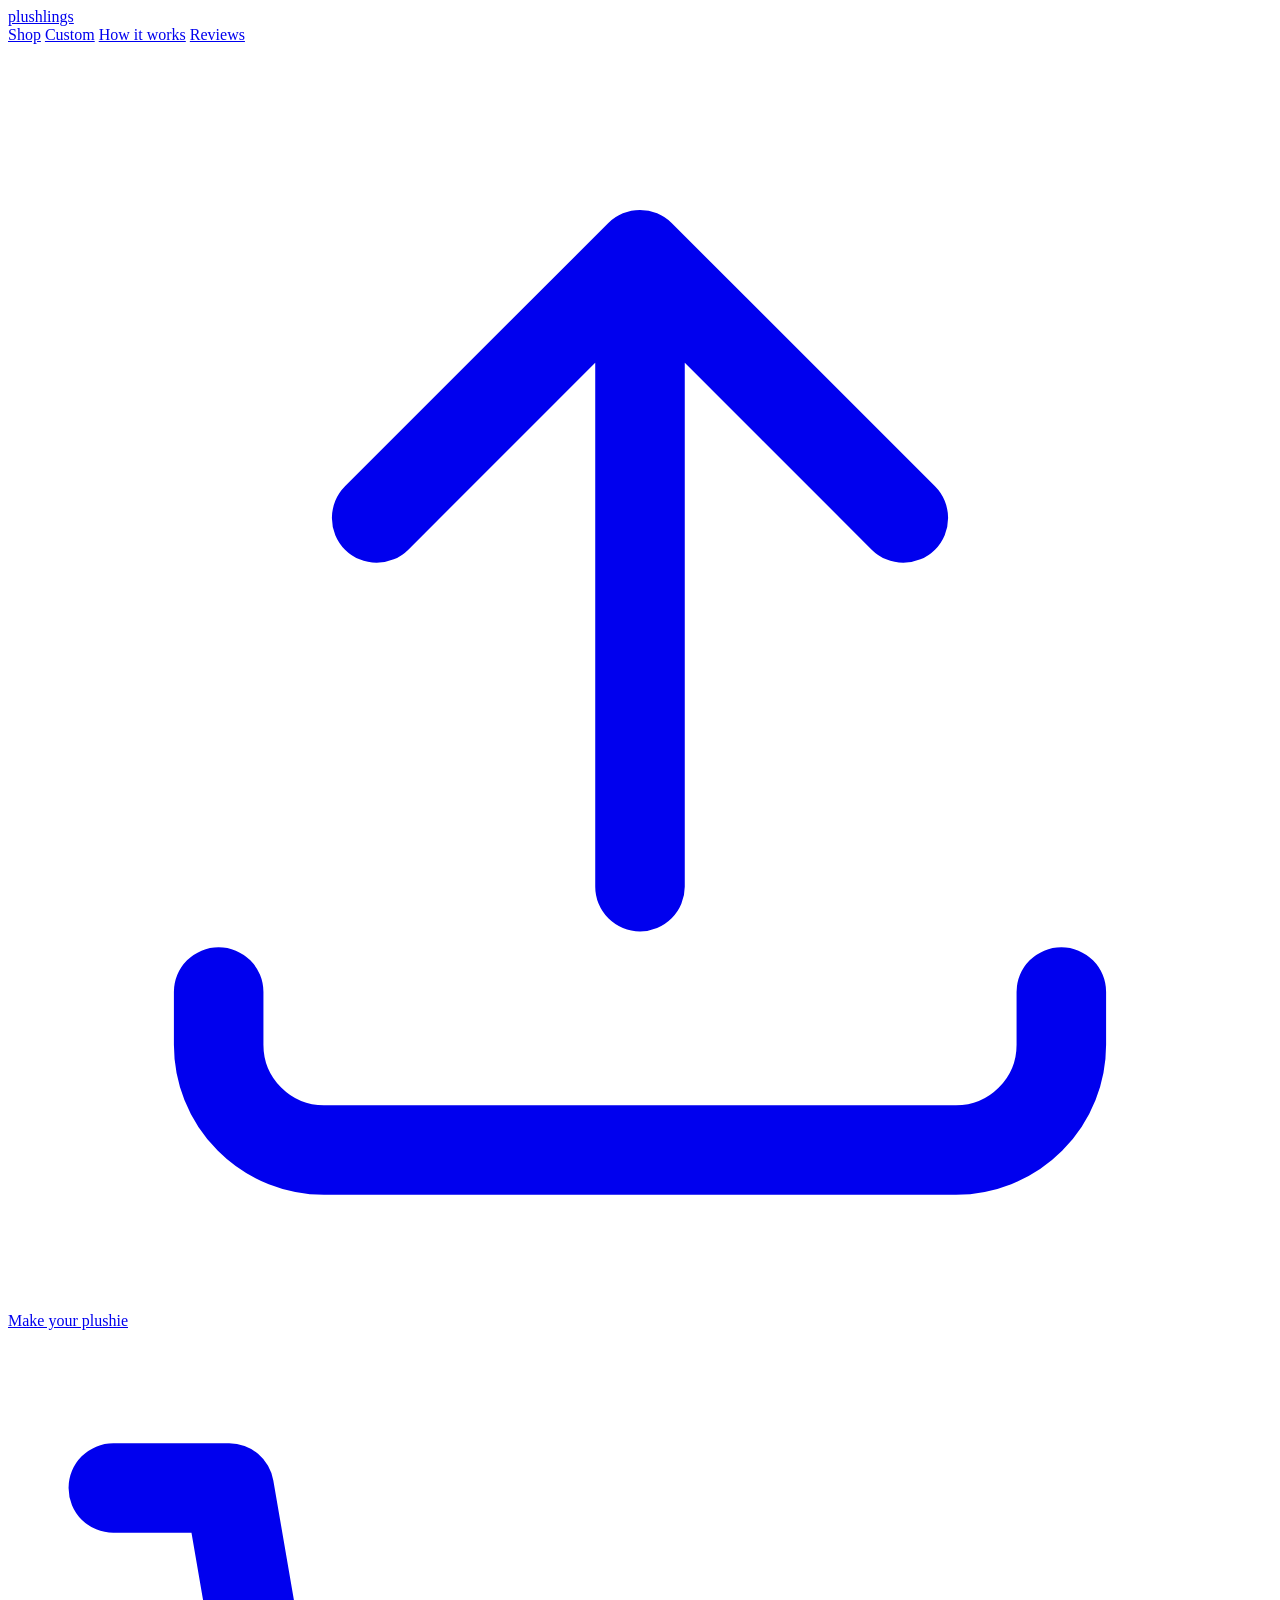
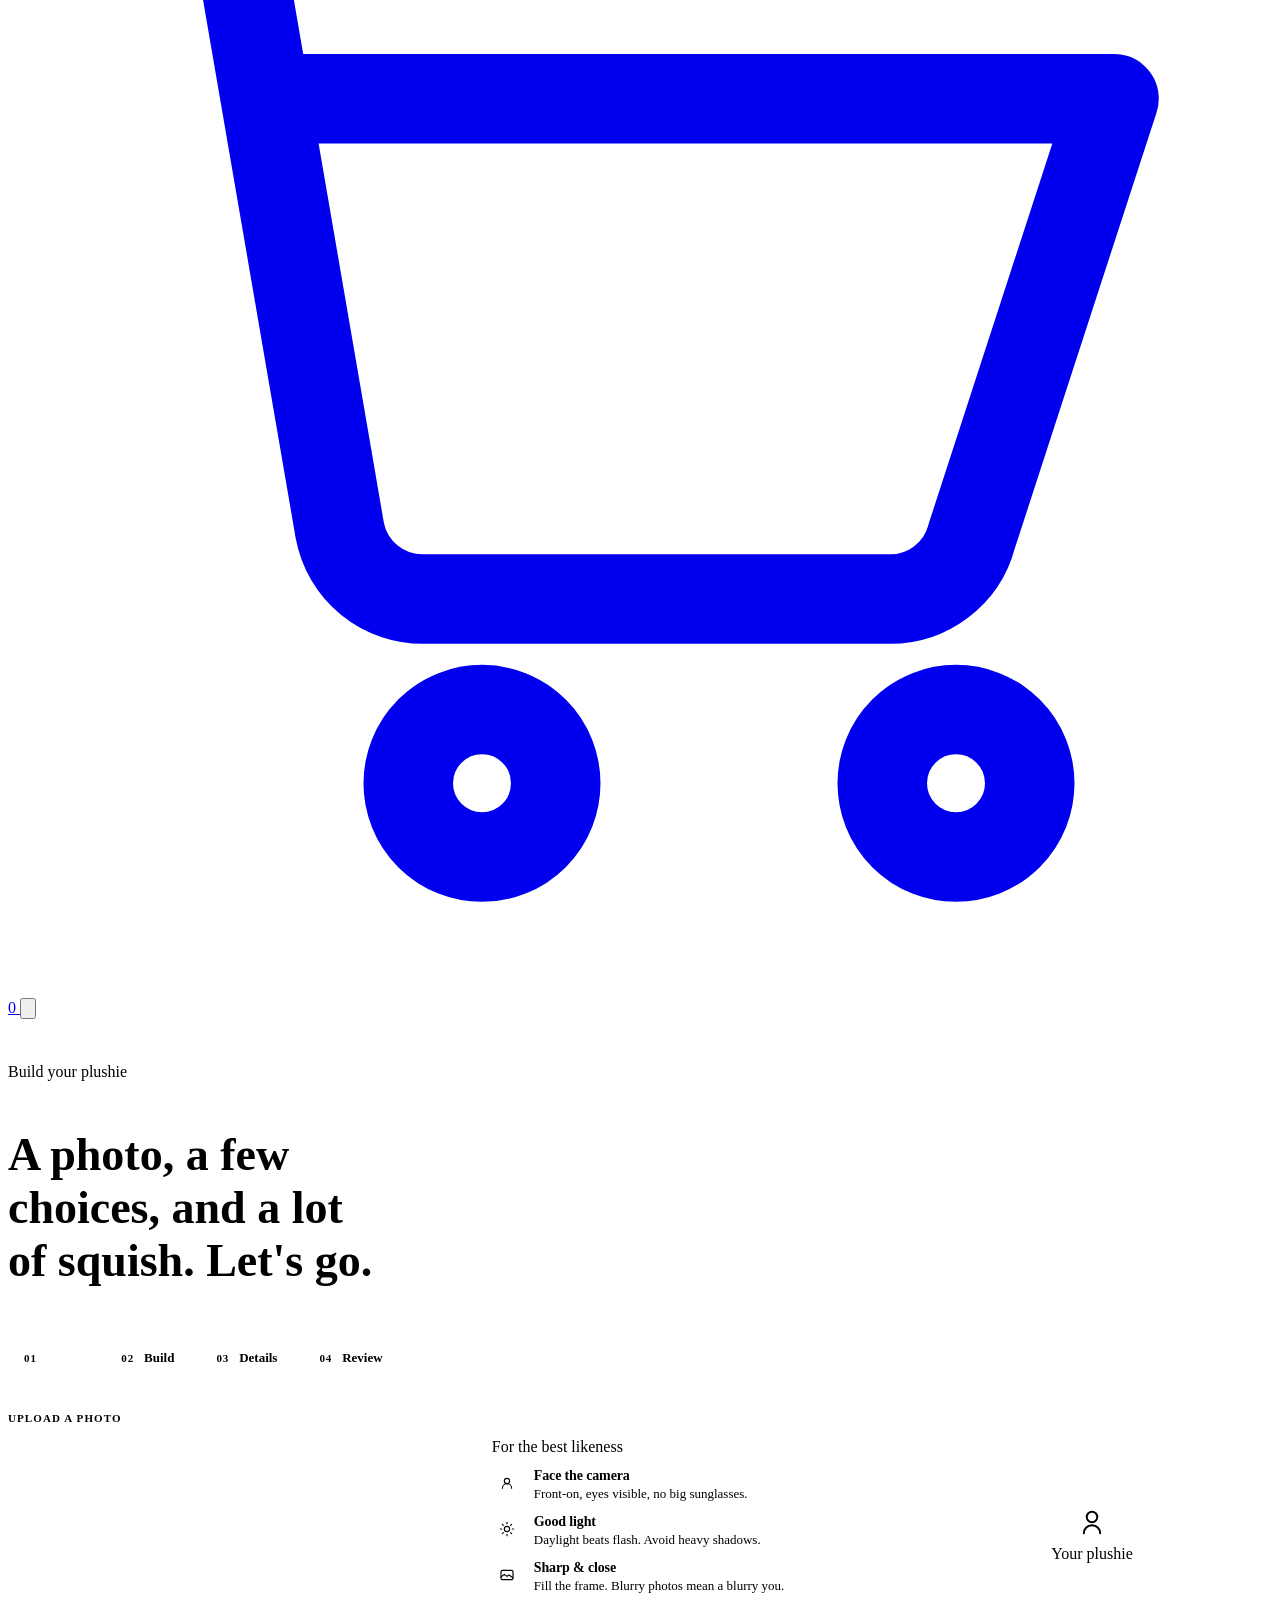
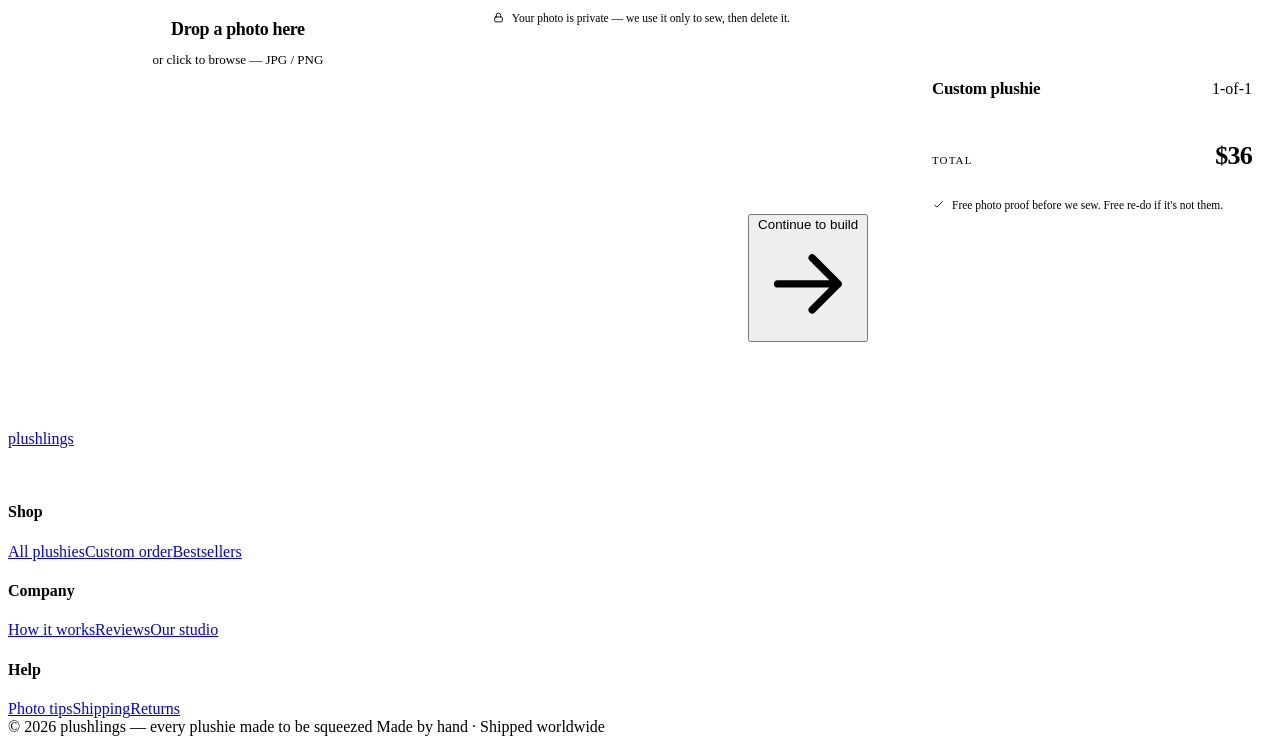
==== custom.html @ ae82b4a4 "Add custom.html via Cowork" ====
<!DOCTYPE html>
<html lang="en">
<head>
<meta charset="UTF-8">
<meta name="viewport" content="width=device-width, initial-scale=1.0">
<title>Make your plushie — plushlings</title>
<link rel="preconnect" href="https://fonts.googleapis.com">
<link rel="preconnect" href="https://fonts.gstatic.com" crossorigin>
<link href="https://fonts.googleapis.com/css2?family=Sora:wght@600;700;800&family=Manrope:wght@400;500;600;700;800&family=JetBrains+Mono:wght@500;600;700&display=swap" rel="stylesheet">
<link rel="stylesheet" href="styles.css">
<style>
.custom{padding-top:clamp(28px,4vw,44px);padding-bottom:clamp(48px,7vw,88px)}
.custom-head{display:flex;flex-direction:column;gap:16px;margin-bottom:clamp(24px,3vw,36px)}
.custom-head .h1{font-size:clamp(30px,4.4vw,46px);max-width:16ch}

/* progress */
.progress{display:flex;gap:10px;flex-wrap:wrap;margin-top:6px}
.pstep{display:flex;align-items:center;gap:10px;padding:10px 16px;border-radius:999px;background:var(--surface);box-shadow:inset 0 0 0 1px var(--line);cursor:pointer;transition:box-shadow .2s var(--ease),transform .2s var(--ease)}
.pstep .pn{font-family:var(--mono);font-size:11px;font-weight:600;letter-spacing:.08em;color:var(--ink-faint)}
.pstep .pl{font-size:13px;font-weight:600;color:var(--ink-soft)}
.pstep.is-active{background:var(--ink)}
.pstep.is-active .pn{color:var(--accent)}
.pstep.is-active .pl{color:#fff}
.pstep.is-done{background:#fff}
.pstep.is-done .pn{color:var(--accent)}
.pstep.is-done .pl{color:var(--ink)}
.pstep .pdot{display:none;width:16px;height:16px;border-radius:999px;background:var(--accent);color:#fff;align-items:center;justify-content:center}
.pstep.is-done .pdot{display:flex}
.pstep .pdot svg{width:10px;height:10px}

/* layout */
.custom-grid{display:grid;grid-template-columns:1fr 360px;gap:clamp(24px,3.5vw,44px);align-items:start}
.custom-main{min-width:0}
.panel{display:none;flex-direction:column;gap:26px;animation:panelIn .4s var(--ease)}
.panel.is-active{display:flex}
@keyframes panelIn{from{transform:translateY(10px)}to{transform:none}}
.fieldset{display:flex;flex-direction:column;gap:14px}
.fieldset > .label{font-family:var(--mono);font-size:11px;font-weight:600;letter-spacing:.1em;text-transform:uppercase;color:var(--ink-faint);display:flex;align-items:center;gap:8px}
.fieldset > .label .opt-delta{margin-left:auto;text-transform:none}

/* upload dropzone */
.up{display:grid;grid-template-columns:1.1fr .9fr;gap:24px;align-items:start}
.up-slot{position:relative;border-radius:18px;overflow:hidden;aspect-ratio:4/3;background:var(--surface);box-shadow:inset 0 0 0 1.5px var(--line)}
.up-slot image-slot{width:100%;height:100%;box-shadow:none;background:transparent}
.up-slot image-slot::part(empty){opacity:0}
.up-hint{pointer-events:none;position:absolute;inset:0;display:flex;flex-direction:column;align-items:center;justify-content:center;gap:12px;text-align:center;padding:24px;z-index:2}
.up-hint .dzic{width:54px;height:54px;border-radius:16px;background:var(--accent);color:#fff;display:flex;align-items:center;justify-content:center;box-shadow:0 8px 24px var(--accent-glow)}
.up-hint .dzic svg{width:26px;height:26px}
.up-hint b{font-family:var(--display);font-weight:700;font-size:18px;letter-spacing:-.02em}
.up-hint span{font-size:13px;color:var(--ink-soft)}
.up-slot.filled .up-hint{display:none}
.tips{display:flex;flex-direction:column;gap:12px}
.tip{display:flex;gap:12px;align-items:flex-start}
.tip .ti{width:30px;height:30px;border-radius:9px;flex:none;display:flex;align-items:center;justify-content:center;background:var(--surface);box-shadow:inset 0 0 0 1px var(--line);color:var(--accent)}
.tip .ti svg{width:16px;height:16px}
.tip b{font-size:14px;font-weight:700;display:block;letter-spacing:-.01em}
.tip span{font-size:13px;color:var(--ink-soft)}

/* nav buttons */
.panel-nav{display:flex;align-items:center;gap:12px;margin-top:6px}
.panel-nav .spacer{flex:1}

/* summary side */
.summary{position:sticky;top:90px;border-radius:22px;background:#fff;box-shadow:inset 0 0 0 1px var(--line),var(--shadow-sm);overflow:hidden}
.sum-prev{aspect-ratio:16/11;background:var(--surface);position:relative;display:flex;align-items:center;justify-content:center;border-bottom:1px solid var(--line)}
.sum-prev image-slot{width:100%;height:100%;box-shadow:none;background:transparent}
.sum-prev .ph{display:flex;flex-direction:column;align-items:center;gap:8px;color:var(--ink-faint)}
.sum-prev .ph svg{width:30px;height:30px}
.sum-prev .ph .mono{color:var(--ink-faint)}
.sum-prev.filled .ph{display:none}
.sum-body{padding:20px;display:flex;flex-direction:column;gap:14px}
.sum-title{display:flex;align-items:baseline;justify-content:space-between;gap:10px}
.sum-title b{font-family:var(--display);font-weight:700;font-size:17px;letter-spacing:-.02em}
.sum-list{display:flex;flex-direction:column;gap:9px}
.sum-row{display:flex;justify-content:space-between;gap:16px;font-size:13px;align-items:baseline}
.sum-row .k{color:var(--ink-soft);font-family:var(--mono);font-size:10.5px;letter-spacing:.06em;text-transform:uppercase;padding-top:1px;flex:none;white-space:nowrap}
.sum-row .v{font-weight:600;text-align:right;flex:1;min-width:0}
.sum-total{display:flex;align-items:baseline;justify-content:space-between;padding-top:14px;border-top:1px solid var(--line)}
.sum-total .tl{font-family:var(--mono);font-size:11px;letter-spacing:.1em;text-transform:uppercase;color:var(--ink-faint)}
.sum-total .tv{font-family:var(--display);font-weight:700;font-size:26px;letter-spacing:-.03em}
.sum-note{font-size:11.5px;color:var(--ink-faint);display:flex;gap:7px;align-items:center;line-height:1.4}
.sum-note svg{width:13px;height:13px;flex:none;color:var(--accent)}

/* engraving input row */
.inline-2{display:grid;grid-template-columns:1fr 1fr;gap:14px}

/* success */
.success{display:none;flex-direction:column;align-items:center;text-align:center;gap:20px;padding:clamp(36px,6vw,64px) 24px;border-radius:24px;background:#fff;box-shadow:inset 0 0 0 1px var(--line)}
.success.is-active{display:flex}
.success .sic{width:72px;height:72px;border-radius:999px;background:var(--accent-tint);color:var(--accent);display:flex;align-items:center;justify-content:center}
.success .sic svg{width:34px;height:34px}
.success .h2{max-width:18ch}

@media (max-width:920px){
  .custom-grid{grid-template-columns:1fr}
  .summary{position:static}
  .up{grid-template-columns:1fr}
}
@media (max-width:520px){
  .inline-2,.optgrid--3{grid-template-columns:1fr}
}
</style>
</head>
<body>

<!-- ============ HEADER ============ -->
<header class="site-head">
  <div class="bar">
    <a class="brand" href="index.html">plushlings<span class="dot"></span></a>
    <nav class="nav">
      <a href="shop.html">Shop</a>
      <a href="custom.html">Custom</a>
      <a href="index.html#how">How it works</a>
      <a href="index.html#reviews">Reviews</a>
    </nav>
    <div class="head-actions">
      <a class="btn btn--primary btn--sm" href="custom.html">
        <svg viewBox="0 0 24 24" fill="none" stroke="currentColor" stroke-width="1.7" stroke-linecap="round" stroke-linejoin="round"><path d="M12 16V4m0 0L7 9m5-5 5 5"/><path d="M4 18v1a2 2 0 0 0 2 2h12a2 2 0 0 0 2-2v-1"/></svg>
        Make your plushie
      </a>
      <a class="icon-btn" href="cart.html" aria-label="Cart">
        <svg viewBox="0 0 24 24" fill="none" stroke="currentColor" stroke-width="1.7" stroke-linecap="round" stroke-linejoin="round"><circle cx="9" cy="20" r="1.4"/><circle cx="18" cy="20" r="1.4"/><path d="M2 3h2.2l2.1 12.2a1.6 1.6 0 0 0 1.6 1.3h8.8a1.6 1.6 0 0 0 1.6-1.2L21 7H5.5"/></svg>
        <span class="cart-count" data-empty="true">0</span>
      </a>
      <button class="icon-btn menu-btn" aria-label="Menu">
        <svg viewBox="0 0 24 24" fill="none" stroke="currentColor" stroke-width="1.7" stroke-linecap="round"><path d="M4 7h16M4 12h16M4 17h16"/></svg>
      </button>
    </div>
  </div>
</header>

<main class="custom">
  <div class="wrap">
    <div class="custom-head">
      <span class="kicker rise">Build your plushie</span>
      <h1 class="h1 rise">A photo, a few choices, and a lot of squish. Let's go.</h1>
      <div class="progress rise" id="progress">
        <div class="pstep is-active" data-step="0"><span class="pdot"><svg viewBox="0 0 24 24" fill="none" stroke="currentColor" stroke-width="2.4" stroke-linecap="round" stroke-linejoin="round"><path d="M5 12l4 4L19 6"/></svg></span><span class="pn">01</span><span class="pl">Photo</span></div>
        <div class="pstep" data-step="1"><span class="pdot"><svg viewBox="0 0 24 24" fill="none" stroke="currentColor" stroke-width="2.4" stroke-linecap="round" stroke-linejoin="round"><path d="M5 12l4 4L19 6"/></svg></span><span class="pn">02</span><span class="pl">Build</span></div>
        <div class="pstep" data-step="2"><span class="pdot"><svg viewBox="0 0 24 24" fill="none" stroke="currentColor" stroke-width="2.4" stroke-linecap="round" stroke-linejoin="round"><path d="M5 12l4 4L19 6"/></svg></span><span class="pn">03</span><span class="pl">Details</span></div>
        <div class="pstep" data-step="3"><span class="pdot"><svg viewBox="0 0 24 24" fill="none" stroke="currentColor" stroke-width="2.4" stroke-linecap="round" stroke-linejoin="round"><path d="M5 12l4 4L19 6"/></svg></span><span class="pn">04</span><span class="pl">Review</span></div>
      </div>
    </div>

    <div class="custom-grid">
      <div class="custom-main">

        <!-- STEP 1: PHOTO -->
        <div class="panel is-active" data-panel="0">
          <div class="fieldset">
            <div class="label">Upload a photo</div>
            <div class="up">
              <div class="up-slot" id="upSlot">
                <image-slot id="custom-photo" placeholder=" " fit="cover"></image-slot>
                <div class="up-hint">
                  <div class="dzic"><svg viewBox="0 0 24 24" fill="none" stroke="currentColor" stroke-width="1.7" stroke-linecap="round" stroke-linejoin="round"><path d="M12 16V4m0 0L7 9m5-5 5 5"/><path d="M4 18v1a2 2 0 0 0 2 2h12a2 2 0 0 0 2-2v-1"/></svg></div>
                  <b>Drop a photo here</b>
                  <span>or click to browse — JPG / PNG</span>
                </div>
              </div>
              <div class="tips">
                <span class="kicker">For the best likeness</span>
                <div class="tip"><span class="ti"><svg viewBox="0 0 24 24" fill="none" stroke="currentColor" stroke-width="1.7" stroke-linecap="round" stroke-linejoin="round"><circle cx="12" cy="9" r="4"/><path d="M5 20a7 7 0 0 1 14 0"/></svg></span><div><b>Face the camera</b><span>Front-on, eyes visible, no big sunglasses.</span></div></div>
                <div class="tip"><span class="ti"><svg viewBox="0 0 24 24" fill="none" stroke="currentColor" stroke-width="1.7" stroke-linecap="round" stroke-linejoin="round"><circle cx="12" cy="12" r="4"/><path d="M12 2v2M12 20v2M2 12h2M20 12h2M5 5l1.5 1.5M17.5 17.5L19 19M19 5l-1.5 1.5M6.5 17.5L5 19"/></svg></span><div><b>Good light</b><span>Daylight beats flash. Avoid heavy shadows.</span></div></div>
                <div class="tip"><span class="ti"><svg viewBox="0 0 24 24" fill="none" stroke="currentColor" stroke-width="1.7" stroke-linecap="round" stroke-linejoin="round"><rect x="3" y="5" width="18" height="14" rx="2"/><path d="M3 15l5-4 4 3 3-2 6 4"/></svg></span><div><b>Sharp &amp; close</b><span>Fill the frame. Blurry photos mean a blurry you.</span></div></div>
                <p class="sum-note" style="margin-top:4px"><svg viewBox="0 0 24 24" fill="none" stroke="currentColor" stroke-width="1.7" stroke-linecap="round" stroke-linejoin="round"><rect x="5" y="11" width="14" height="9" rx="2"/><path d="M8 11V8a4 4 0 0 1 8 0v3"/></svg>Your photo is private — we use it only to sew, then delete it.</p>
              </div>
            </div>
          </div>
          <div class="panel-nav">
            <span class="spacer"></span>
            <button class="btn btn--primary" data-next>Continue to build
              <svg viewBox="0 0 24 24" fill="none" stroke="currentColor" stroke-width="1.7" stroke-linecap="round" stroke-linejoin="round"><path d="M5 12h14M13 6l6 6-6 6"/></svg>
            </button>
          </div>
        </div>

        <!-- STEP 2: BUILD -->
        <div class="panel" data-panel="1">
          <div class="fieldset">
            <div class="label">How many?</div>
            <div class="optgrid optgrid--3" data-group="people"></div>
          </div>
          <div class="fieldset">
            <div class="label">Fabric <span class="opt-delta" style="font-family:var(--mono);color:var(--ink-faint)">All 6&quot; · pocket plush</span></div>
            <div class="optgrid optgrid--3" data-group="size"></div>
          </div>
          <div class="fieldset">
            <div class="label">Outfit &amp; style</div>
            <div class="optgrid optgrid--3" data-group="style"></div>
          </div>
          <div class="fieldset">
            <div class="label">Expression</div>
            <div class="optgrid optgrid--auto" data-group="pose"></div>
          </div>
          <div class="fieldset">
            <div class="label">Accessory</div>
            <div class="optgrid optgrid--auto" data-group="base"></div>
          </div>
          <div class="panel-nav">
            <button class="btn btn--ghost" data-back><svg viewBox="0 0 24 24" fill="none" stroke="currentColor" stroke-width="1.7" stroke-linecap="round" stroke-linejoin="round"><path d="M19 12H5M11 6l-6 6 6 6"/></svg>Back</button>
            <span class="spacer"></span>
            <button class="btn btn--primary" data-next>Add the details<svg viewBox="0 0 24 24" fill="none" stroke="currentColor" stroke-width="1.7" stroke-linecap="round" stroke-linejoin="round"><path d="M5 12h14M13 6l6 6-6 6"/></svg></button>
          </div>
        </div>

        <!-- STEP 3: DETAILS -->
        <div class="panel" data-panel="2">
          <div class="fieldset">
            <div class="label">Finishing touches</div>
            <div class="optgrid optgrid--3" data-group="addons" data-multi="1"></div>
          </div>
          <div class="inline-2">
            <div class="field">
              <label for="engraveText">Embroidery / name tag</label>
              <input class="input" id="engraveText" placeholder="e.g. World's Okayest Boss" maxlength="22">
            </div>
            <div class="field">
              <label for="occasion">Occasion</label>
              <select class="input select" id="occasion">
                <option value="">No occasion</option>
                <option>Birthday</option><option>Wedding / Anniversary</option><option>New baby</option>
                <option>Office gift</option><option>Pet portrait</option><option>Just because</option>
              </select>
            </div>
          </div>
          <div class="field">
            <label for="notes">Notes for the maker</label>
            <textarea class="input" id="notes" rows="3" placeholder="Tell us anything — favorite color, that one cowlick, the vibe."></textarea>
          </div>
          <div class="panel-nav">
            <button class="btn btn--ghost" data-back><svg viewBox="0 0 24 24" fill="none" stroke="currentColor" stroke-width="1.7" stroke-linecap="round" stroke-linejoin="round"><path d="M19 12H5M11 6l-6 6 6 6"/></svg>Back</button>
            <span class="spacer"></span>
            <button class="btn btn--primary" data-next>Review my plushie<svg viewBox="0 0 24 24" fill="none" stroke="currentColor" stroke-width="1.7" stroke-linecap="round" stroke-linejoin="round"><path d="M5 12h14M13 6l6 6-6 6"/></svg></button>
          </div>
        </div>

        <!-- STEP 4: REVIEW -->
        <div class="panel" data-panel="3">
          <div class="fieldset">
            <span class="kicker">Final look</span>
            <h2 class="h3">Here's your one-of-a-kind, before it's ever sewn.</h2>
            <p class="muted" style="font-size:14px">We'll email a photo proof within 48 hours. Nothing gets sewn until you say it's perfect.</p>
          </div>
          <div class="tile" style="padding:22px;border-radius:18px">
            <div class="sum-list" id="reviewList"></div>
          </div>
          <div class="panel-nav">
            <button class="btn btn--ghost" data-back><svg viewBox="0 0 24 24" fill="none" stroke="currentColor" stroke-width="1.7" stroke-linecap="round" stroke-linejoin="round"><path d="M19 12H5M11 6l-6 6 6 6"/></svg>Back</button>
            <span class="spacer"></span>
            <button class="btn btn--primary btn--lg" id="addCustom">
              <svg viewBox="0 0 24 24" fill="none" stroke="currentColor" stroke-width="1.7" stroke-linecap="round" stroke-linejoin="round"><circle cx="9" cy="20" r="1.4"/><circle cx="18" cy="20" r="1.4"/><path d="M2 3h2.2l2.1 12.2a1.6 1.6 0 0 0 1.6 1.3h8.8a1.6 1.6 0 0 0 1.6-1.2L21 7H5.5"/></svg>
              Add to cart · <span id="addPrice">$36</span>
            </button>
          </div>
        </div>

        <!-- SUCCESS -->
        <div class="success" id="success">
          <div class="sic"><svg viewBox="0 0 24 24" fill="none" stroke="currentColor" stroke-width="1.7" stroke-linecap="round" stroke-linejoin="round"><path d="M5 13l4 4L19 7"/></svg></div>
          <span class="kicker">In the cart</span>
          <h2 class="h2">Your plushie is queued for greatness.</h2>
          <p class="lede" style="text-align:center;margin-inline:auto">We'll start on a free photo proof. Check out when you're ready, or build one for someone else.</p>
          <div class="hero-cta" style="display:flex;gap:12px;flex-wrap:wrap;justify-content:center">
            <a class="btn btn--primary btn--lg" href="cart.html">Go to cart<svg viewBox="0 0 24 24" fill="none" stroke="currentColor" stroke-width="1.7" stroke-linecap="round" stroke-linejoin="round"><path d="M5 12h14M13 6l6 6-6 6"/></svg></a>
            <button class="btn btn--ghost btn--lg" id="makeAnother">Build another</button>
          </div>
        </div>

      </div>

      <!-- SUMMARY SIDE -->
      <aside class="summary rise" id="summaryCard">
        <div class="sum-prev" id="sumPrev">
          <div class="ph">
            <svg viewBox="0 0 24 24" fill="none" stroke="currentColor" stroke-width="1.6" stroke-linecap="round" stroke-linejoin="round"><circle cx="12" cy="8" r="4.2"/><path d="M5.5 21a6.5 6.5 0 0 1 13 0"/></svg>
            <span class="mono">Your plushie</span>
          </div>
        </div>
        <div class="sum-body">
          <div class="sum-title">
            <b>Custom plushie</b>
            <span class="tag">1-of-1</span>
          </div>
          <div class="sum-list" id="sumList"></div>
          <div class="sum-total">
            <span class="tl">Total</span>
            <span class="tv" id="sumTotal">$36</span>
          </div>
          <p class="sum-note"><svg viewBox="0 0 24 24" fill="none" stroke="currentColor" stroke-width="1.7" stroke-linecap="round" stroke-linejoin="round"><path d="M5 13l4 4L19 7"/></svg>Free photo proof before we sew. Free re-do if it's not them.</p>
        </div>
      </aside>

    </div>
  </div>
</main>

<!-- ============ FOOTER ============ -->
<footer class="site-foot">
  <div class="wrap">
    <div class="foot-top">
      <div class="foot-brand stack gap-16">
        <a class="brand" href="index.html">plushlings<span class="dot"></span></a>
        <p class="muted" style="color:rgba(255,255,255,.6)">Hand-sewn plushies from a single photo. Made by humans, shipped to squish.</p>
      </div>
      <div class="foot-cols">
        <div class="foot-col"><h4>Shop</h4><a href="shop.html">All plushies</a><a href="custom.html">Custom order</a><a href="shop.html">Bestsellers</a></div>
        <div class="foot-col"><h4>Company</h4><a href="index.html#how">How it works</a><a href="index.html#reviews">Reviews</a><a href="index.html">Our studio</a></div>
        <div class="foot-col"><h4>Help</h4><a href="index.html">Photo tips</a><a href="index.html">Shipping</a><a href="index.html">Returns</a></div>
      </div>
    </div>
    <div class="foot-bot">
      <span>© 2026 plushlings — every plushie made to be squeezed</span>
      <span>Made by hand · Shipped worldwide</span>
    </div>
  </div>
</footer>

<script src="image-slot.js"></script>
<script src="app.js"></script>
<script src="custom.js"></script>
</body>
</html>
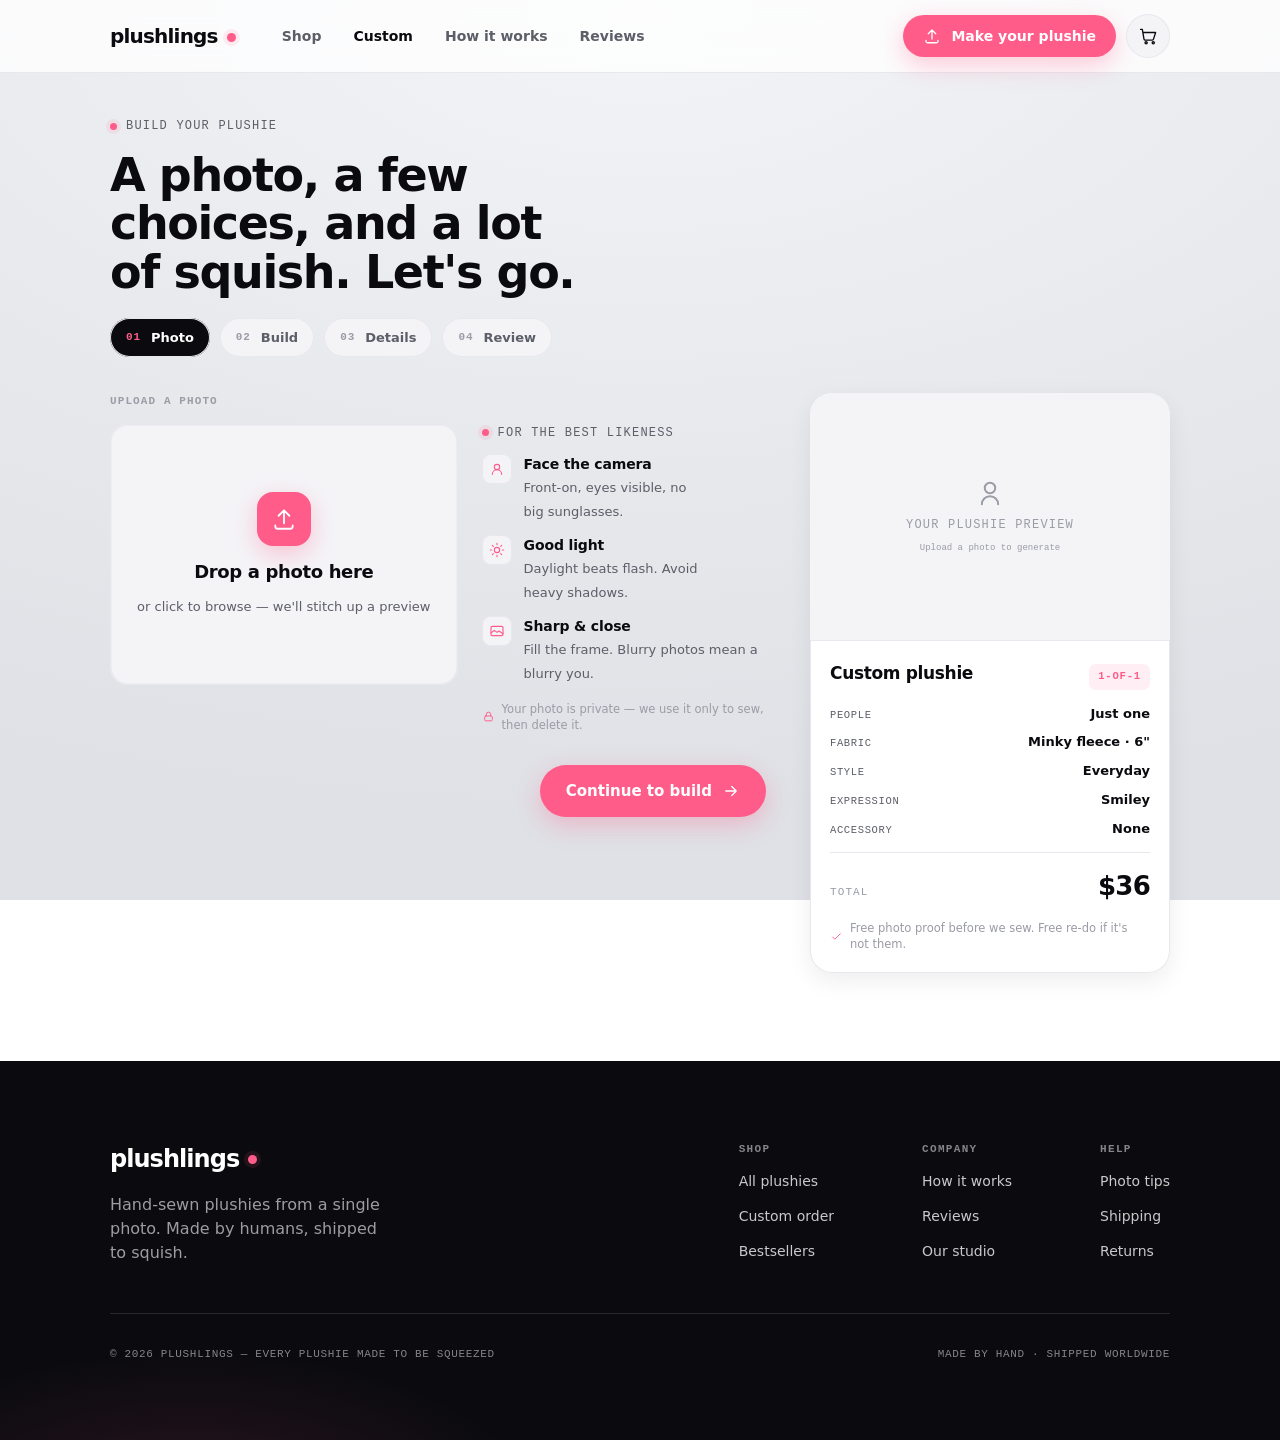
==== commit f7e94fb8: "Add Gemini plushie generator (photo → product shot on white)" ====
--- a/custom.html
+++ b/custom.html
@@ -99,6 +99,16 @@
 @media (max-width:520px){
   .inline-2,.optgrid--3{grid-template-columns:1fr}
 }
+
+/* ---- Gemini plushie generator ---- */
+#plushUpload{cursor:pointer}
+#plushUpload.drag{box-shadow:inset 0 0 0 2px var(--accent);background:var(--accent-tint)}
+.gen-status{position:absolute;inset:0;display:flex;flex-direction:column;align-items:center;justify-content:center;gap:12px;text-align:center;padding:20px;background:rgba(255,255,255,.92);color:var(--ink-soft);font-size:13px;line-height:1.5}
+.gen-status[data-state="error"]{color:#b3261e}
+.gen-status small{color:var(--ink-faint)}
+.spinner{width:34px;height:34px;border-radius:50%;border:3px solid var(--surface);border-top-color:var(--accent);animation:spin .8s linear infinite}
+@keyframes spin{to{transform:rotate(360deg)}}
+.link-btn{background:none;border:none;color:var(--accent);font-weight:700;cursor:pointer;text-decoration:underline;font-size:13px;padding:0;margin-left:4px}
 </style>
 </head>
 <body>
@@ -150,12 +160,13 @@
           <div class="fieldset">
             <div class="label">Upload a photo</div>
             <div class="up">
-              <div class="up-slot" id="upSlot">
-                <image-slot id="custom-photo" placeholder=" " fit="cover"></image-slot>
-                <div class="up-hint">
+              <div class="up-slot" id="plushUpload">
+                <input type="file" id="plushFile" accept="image/png,image/jpeg,image/webp" hidden>
+                <img id="srcPreview" alt="Your photo" style="display:none;position:absolute;inset:0;width:100%;height:100%;object-fit:cover">
+                <div class="up-hint" id="plushHint">
                   <div class="dzic"><svg viewBox="0 0 24 24" fill="none" stroke="currentColor" stroke-width="1.7" stroke-linecap="round" stroke-linejoin="round"><path d="M12 16V4m0 0L7 9m5-5 5 5"/><path d="M4 18v1a2 2 0 0 0 2 2h12a2 2 0 0 0 2-2v-1"/></svg></div>
                   <b>Drop a photo here</b>
-                  <span>or click to browse — JPG / PNG</span>
+                  <span>or click to browse — we'll stitch up a preview</span>
                 </div>
               </div>
               <div class="tips">
@@ -272,10 +283,17 @@
       <!-- SUMMARY SIDE -->
       <aside class="summary rise" id="summaryCard">
         <div class="sum-prev" id="sumPrev">
-          <div class="ph">
+          <img id="genPlushImg" alt="Your custom plushie preview" style="display:none;position:absolute;inset:0;width:100%;height:100%;object-fit:contain;background:#fff">
+          <div class="ph" id="genPlaceholder">
             <svg viewBox="0 0 24 24" fill="none" stroke="currentColor" stroke-width="1.6" stroke-linecap="round" stroke-linejoin="round"><circle cx="12" cy="8" r="4.2"/><path d="M5.5 21a6.5 6.5 0 0 1 13 0"/></svg>
-            <span class="mono">Your plushie</span>
-          </div>
+            <span class="mono">Your plushie preview</span>
+            <span class="mono" style="font-size:9px;color:var(--ink-faint);text-transform:none;letter-spacing:0">Upload a photo to generate</span>
+          </div>
+          <div id="genStatus" class="gen-status" style="display:none"></div>
+          <button id="regenBtn" class="btn btn--ghost btn--sm" type="button" style="display:none;position:absolute;bottom:10px;right:10px;height:34px">
+            <svg viewBox="0 0 24 24" fill="none" stroke="currentColor" stroke-width="1.7" stroke-linecap="round" stroke-linejoin="round"><path d="M3.5 9a8.5 8.5 0 1 1 .5 6"/><path d="M3 4v5h5"/></svg>
+            Regenerate
+          </button>
         </div>
         <div class="sum-body">
           <div class="sum-title">
@@ -319,5 +337,6 @@
 <script src="image-slot.js"></script>
 <script src="app.js"></script>
 <script src="custom.js"></script>
+<script src="plushie-generate.js"></script>
 </body>
 </html>
--- a/styles.css
+++ b/styles.css
@@ -0,0 +1,383 @@
+/* =========================================================================
+   plushlings.com — shared design system
+   White-first · single rosy-pink accent · Sora / Manrope / JetBrains Mono
+   ========================================================================= */
+
+:root{
+  /* ink */
+  --ink:#0b0b0f;
+  --ink-soft:#5c5e68;
+  --ink-faint:#9a9ca6;
+  /* surface */
+  --surface:#f4f4f7;
+  --line:#e7e7ed;
+  /* accent */
+  --accent:#FF5C8A;
+  --accent-tint:rgba(255,92,138,.10);
+  --accent-glow:rgba(255,92,138,.32);
+  /* shadow */
+  --shadow:0 18px 40px rgba(11,11,15,.10);
+  --shadow-sm:0 8px 24px rgba(11,11,15,.07);
+  /* type */
+  --display:"Sora",system-ui,sans-serif;
+  --body:"Manrope",system-ui,sans-serif;
+  --mono:"JetBrains Mono",ui-monospace,monospace;
+  /* ease */
+  --ease:cubic-bezier(.2,.8,.2,1);
+  /* layout */
+  --max:1140px;
+  --pad:clamp(56px,8vw,104px);
+  --gut:clamp(20px,5vw,40px);
+}
+
+*{box-sizing:border-box;margin:0;padding:0}
+html{scroll-behavior:smooth}
+body{
+  font-family:var(--body);
+  color:var(--ink);
+  line-height:1.5;
+  text-wrap:pretty;
+  -webkit-font-smoothing:antialiased;
+  background:
+    radial-gradient(120% 90% at 50% 0%, #f3f4f6, #e6e8ec 60%, #dfe1e6) no-repeat,
+    #fff;
+  background-attachment:fixed;
+  min-height:100vh;
+}
+img{display:block;max-width:100%}
+a{color:inherit;text-decoration:none}
+button{font-family:inherit;cursor:pointer;border:none;background:none}
+::selection{background:var(--accent);color:#fff}
+
+/* ---------- typography helpers ---------- */
+.kicker{
+  font-family:var(--mono);
+  font-size:12px;
+  font-weight:500;
+  letter-spacing:.1em;
+  text-transform:uppercase;
+  color:var(--ink-soft);
+  display:inline-flex;
+  align-items:center;
+  gap:9px;
+}
+.kicker::before{
+  content:"";
+  width:7px;height:7px;border-radius:50%;
+  background:var(--accent);
+  box-shadow:0 0 0 4px var(--accent-tint);
+  flex:none;
+}
+.kicker--light{color:rgba(255,255,255,.7)}
+.mono{font-family:var(--mono);text-transform:uppercase;letter-spacing:.1em;font-size:12px;font-weight:500}
+
+h1,h2,h3,.display{
+  font-family:var(--display);
+  font-weight:700;
+  line-height:1.05;
+  letter-spacing:-.03em;
+  text-wrap:balance;
+}
+.h1{font-size:clamp(34px,5.4vw,58px)}
+.h2{font-size:clamp(26px,3.6vw,40px)}
+.h3{font-size:clamp(20px,2.4vw,26px);letter-spacing:-.02em}
+.lede{font-size:clamp(16px,1.4vw,19px);color:var(--ink-soft);max-width:56ch}
+.num{font-family:var(--display);font-weight:700;letter-spacing:-.03em;font-variant-numeric:tabular-nums}
+
+/* ---------- layout ---------- */
+.wrap{max-width:var(--max);margin-inline:auto;padding-inline:var(--gut)}
+section{padding-block:var(--pad)}
+.stack{display:flex;flex-direction:column}
+.row{display:flex;align-items:center}
+.section-head{display:flex;flex-direction:column;gap:16px;margin-bottom:clamp(28px,4vw,48px)}
+.section-head .h2{max-width:18ch}
+
+/* ---------- buttons ---------- */
+.btn{
+  display:inline-flex;align-items:center;justify-content:center;gap:10px;
+  font-family:var(--body);font-weight:700;font-size:15px;
+  border-radius:999px;
+  height:52px;padding-inline:26px;
+  transition:transform .25s var(--ease), background .2s var(--ease), box-shadow .25s var(--ease), border-color .2s var(--ease);
+  white-space:nowrap;
+}
+.btn svg{width:18px;height:18px;flex:none}
+.btn--sm{height:42px;padding-inline:20px;font-size:14px}
+.btn--lg{height:56px;padding-inline:30px;font-size:16px}
+.btn--primary{background:var(--accent);color:#fff;box-shadow:0 8px 24px var(--accent-glow)}
+.btn--primary:hover{transform:translateY(-1px);box-shadow:0 12px 30px var(--accent-glow)}
+.btn--ghost{background:var(--surface);color:var(--ink);box-shadow:inset 0 0 0 1px var(--line)}
+.btn--ghost:hover{transform:translateY(-1px);background:#fff;box-shadow:inset 0 0 0 1px var(--line),var(--shadow-sm)}
+.btn--dark{background:var(--ink);color:#fff}
+.btn--dark:hover{transform:translateY(-1px)}
+.btn--ghost-light{background:rgba(255,255,255,.06);color:#fff;box-shadow:inset 0 0 0 1px rgba(255,255,255,.18)}
+.btn--ghost-light:hover{transform:translateY(-1px);background:rgba(255,255,255,.12)}
+.btn--block{width:100%}
+
+/* ---------- chips / pills ---------- */
+.chip{
+  display:inline-flex;align-items:center;gap:8px;
+  height:38px;padding-inline:16px;border-radius:999px;
+  background:var(--surface);box-shadow:inset 0 0 0 1px var(--line);
+  font-size:13px;font-weight:600;color:var(--ink-soft);
+  transition:box-shadow .2s var(--ease),transform .2s var(--ease);
+}
+.chip:hover{color:var(--ink);background:#fff}
+.chip[aria-pressed="true"],.chip.is-active{background:var(--ink);color:#fff;box-shadow:none}
+.tag{
+  font-family:var(--mono);font-size:10.5px;font-weight:600;letter-spacing:.08em;text-transform:uppercase;white-space:nowrap;
+  padding:5px 9px;border-radius:7px;background:var(--accent-tint);color:var(--accent);
+  display:inline-flex;align-items:center;gap:5px;
+}
+.tag--ink{background:var(--ink);color:#fff}
+.tag--surface{background:var(--surface);color:var(--ink-soft)}
+
+/* ---------- inputs ---------- */
+.field{display:flex;flex-direction:column;gap:8px}
+.field label{font-family:var(--mono);font-size:11px;font-weight:600;letter-spacing:.1em;text-transform:uppercase;color:var(--ink-faint)}
+.input,.select,textarea.input{
+  height:52px;border-radius:12px;border:none;
+  background:var(--surface);box-shadow:inset 0 0 0 1px var(--line);
+  padding-inline:16px;font-family:var(--body);font-size:15px;color:var(--ink);
+  transition:box-shadow .2s var(--ease),background .2s var(--ease);
+  width:100%;
+}
+textarea.input{height:auto;padding-block:14px;resize:vertical;line-height:1.5}
+.input::placeholder{color:var(--ink-faint)}
+.input:focus,.select:focus,textarea.input:focus{
+  outline:none;background:#fff;box-shadow:inset 0 0 0 2px var(--accent);
+}
+
+/* ---------- generic card / tile ---------- */
+.tile{background:#fff;border-radius:20px;box-shadow:inset 0 0 0 1px var(--line)}
+.tile--surface{background:var(--surface);box-shadow:none}
+
+/* ---------- header ---------- */
+.site-head{
+  position:sticky;top:0;z-index:50;
+  background:rgba(255,255,255,.78);
+  backdrop-filter:saturate(1.4) blur(14px);
+  border-bottom:1px solid var(--line);
+}
+.site-head .bar{
+  max-width:var(--max);margin-inline:auto;padding:14px var(--gut);
+  display:flex;align-items:center;gap:24px;
+}
+.brand{display:inline-flex;align-items:center;gap:9px;font-family:var(--display);font-weight:800;font-size:20px;letter-spacing:-.04em}
+.brand .dot{width:9px;height:9px;border-radius:50%;background:var(--accent);box-shadow:0 0 0 4px var(--accent-tint);margin-bottom:-2px}
+.nav{display:flex;align-items:center;gap:4px;margin-left:8px}
+.nav a{
+  font-size:14px;font-weight:600;color:var(--ink-soft);
+  padding:9px 14px;border-radius:999px;transition:all .2s var(--ease);
+}
+.nav a:hover{color:var(--ink);background:var(--surface)}
+.nav a.is-current{color:var(--ink)}
+.head-actions{margin-left:auto;display:flex;align-items:center;gap:10px}
+.icon-btn{
+  width:44px;height:44px;border-radius:999px;display:inline-flex;align-items:center;justify-content:center;
+  color:var(--ink);background:var(--surface);box-shadow:inset 0 0 0 1px var(--line);
+  transition:all .2s var(--ease);position:relative;
+}
+.icon-btn:hover{background:#fff;transform:translateY(-1px);box-shadow:inset 0 0 0 1px var(--line),var(--shadow-sm)}
+.icon-btn svg{width:19px;height:19px}
+.cart-count{
+  position:absolute;top:-3px;right:-3px;min-width:19px;height:19px;padding:0 5px;
+  border-radius:999px;background:var(--accent);color:#fff;
+  font-family:var(--mono);font-size:10px;font-weight:700;
+  display:flex;align-items:center;justify-content:center;border:2px solid #fff;
+}
+.cart-count[data-empty="true"]{display:none}
+.menu-btn{display:none}
+
+/* ---------- dark band ---------- */
+.band-dark{
+  background:var(--ink);color:#fff;position:relative;overflow:hidden;border-radius:0;
+}
+.band-dark::before{
+  content:"";position:absolute;inset:0;
+  background:radial-gradient(60% 70% at 70% 0%, var(--accent-glow), transparent 60%);
+  opacity:.5;pointer-events:none;
+}
+.band-dark .kicker{color:rgba(255,255,255,.72)}
+.band-dark .lede{color:rgba(255,255,255,.66)}
+
+/* ---------- footer ---------- */
+.site-foot{background:var(--ink);color:#fff;position:relative;overflow:hidden}
+.site-foot::before{
+  content:"";position:absolute;inset:0;
+  background:radial-gradient(50% 80% at 15% 120%, var(--accent-glow), transparent 55%);
+  opacity:.4;pointer-events:none;
+}
+.site-foot .wrap{position:relative;padding-block:clamp(48px,7vw,80px)}
+.foot-top{display:flex;flex-wrap:wrap;gap:48px;justify-content:space-between;padding-bottom:48px;border-bottom:1px solid rgba(255,255,255,.12)}
+.foot-brand{max-width:30ch}
+.foot-brand .brand{color:#fff;font-size:24px}
+.foot-cols{display:flex;gap:clamp(40px,7vw,88px);flex-wrap:wrap}
+.foot-col{display:flex;flex-direction:column;gap:14px}
+.foot-col h4{font-family:var(--mono);font-size:11px;font-weight:600;letter-spacing:.12em;text-transform:uppercase;color:rgba(255,255,255,.5)}
+.foot-col a{font-size:14px;font-weight:500;color:rgba(255,255,255,.78);transition:color .2s}
+.foot-col a:hover{color:#fff}
+.foot-bot{display:flex;flex-wrap:wrap;gap:16px;justify-content:space-between;align-items:center;padding-top:32px;color:rgba(255,255,255,.5);font-family:var(--mono);font-size:11px;letter-spacing:.06em;text-transform:uppercase}
+
+/* ---------- ripple accent (single, subtle) ---------- */
+.ripple{position:relative}
+.ripple::after{
+  content:"";position:absolute;inset:-6px;border-radius:inherit;
+  box-shadow:0 0 0 0 var(--accent-glow);
+  animation:ripple 2.6s var(--ease) infinite;pointer-events:none;
+}
+@keyframes ripple{
+  0%{box-shadow:0 0 0 0 var(--accent-glow)}
+  70%{box-shadow:0 0 0 16px rgba(255,92,138,0)}
+  100%{box-shadow:0 0 0 0 rgba(255,92,138,0)}
+}
+
+/* ---------- entrance animation (transform-only, never hides content) ---------- */
+.rise{transform:translateY(14px);transition:transform .6s var(--ease)}
+.rise.in{transform:none}
+@media (prefers-reduced-motion:reduce){
+  .rise{transform:none;transition:none}
+  *{animation:none!important}
+  html{scroll-behavior:auto}
+}
+
+/* ---------- marquee ---------- */
+.marquee{overflow:hidden;-webkit-mask:linear-gradient(90deg,transparent,#000 6%,#000 94%,transparent);mask:linear-gradient(90deg,transparent,#000 6%,#000 94%,transparent)}
+.marquee-track{display:flex;gap:20px;width:max-content;animation:marq 38s linear infinite}
+.marquee:hover .marquee-track{animation-play-state:paused}
+@keyframes marq{to{transform:translateX(-50%)}}
+
+/* ---------- divider ---------- */
+.hr{height:1px;background:var(--line);border:none}
+
+/* ---------- helpers ---------- */
+.muted{color:var(--ink-soft)}
+.faint{color:var(--ink-faint)}
+.center{text-align:center}
+.flex-center{display:flex;align-items:center;justify-content:center}
+.gap-8{gap:8px}.gap-12{gap:12px}.gap-16{gap:16px}.gap-24{gap:24px}
+.grid{display:grid}
+
+/* image-slot baseline */
+image-slot{background:var(--surface);box-shadow:inset 0 0 0 1px var(--line);display:block}
+
+/* ---------- toast ---------- */
+.toast{
+  position:fixed;left:50%;bottom:28px;transform:translate(-50%,16px);
+  z-index:200;display:inline-flex;align-items:center;gap:10px;
+  background:var(--ink);color:#fff;border-radius:999px;
+  padding:13px 20px;font-size:14px;font-weight:600;
+  box-shadow:var(--shadow);opacity:0;pointer-events:none;
+  transition:opacity .3s var(--ease),transform .3s var(--ease);
+  max-width:90vw;
+}
+.toast.show{opacity:1;transform:translate(-50%,0)}
+.toast-dot{width:7px;height:7px;border-radius:50%;background:var(--accent);flex:none;box-shadow:0 0 0 4px var(--accent-glow)}
+
+/* ---------- product card (home + shop) ---------- */
+.pgrid{display:grid;grid-template-columns:repeat(4,1fr);gap:clamp(16px,2vw,24px)}
+.pcard{
+  display:flex;flex-direction:column;border-radius:22px;background:#fff;
+  box-shadow:inset 0 0 0 1px var(--line);overflow:hidden;
+  transition:transform .3s var(--ease),box-shadow .3s var(--ease);
+}
+.pcard:hover{transform:translateY(-3px);box-shadow:inset 0 0 0 1px var(--line),var(--shadow)}
+.pcard-media{position:relative;aspect-ratio:4/5;background:var(--surface)}
+.pcard-media image-slot{width:100%;height:100%;box-shadow:none}
+.pcard-media .tag{position:absolute;top:12px;left:12px}
+.pcard-fav{position:absolute;top:10px;right:10px;width:34px;height:34px;border-radius:999px;background:rgba(255,255,255,.85);backdrop-filter:blur(6px);display:flex;align-items:center;justify-content:center;color:var(--ink);box-shadow:inset 0 0 0 1px var(--line);transition:all .2s var(--ease)}
+.pcard-fav:hover{color:var(--accent)}
+.pcard-fav svg{width:16px;height:16px}
+.pcard-body{padding:18px 18px 20px;display:flex;flex-direction:column;gap:8px;flex:1}
+.pcard-row{display:flex;align-items:baseline;justify-content:space-between;gap:12px}
+.pcard-row h3{font-size:18px;letter-spacing:-.02em}
+.pcard-price{font-family:var(--display);font-weight:700;font-size:17px;letter-spacing:-.02em;white-space:nowrap}
+.pcard-blurb{font-size:13.5px;color:var(--ink-soft);line-height:1.45;flex:1}
+.pcard-cat{color:var(--ink-faint);font-size:11px}
+
+/* ---------- step (how it works) ---------- */
+.steps{display:grid;grid-template-columns:repeat(3,1fr);gap:clamp(16px,2.5vw,28px)}
+.step{display:flex;flex-direction:column;gap:14px;padding:28px;border-radius:20px;background:#fff;box-shadow:inset 0 0 0 1px var(--line)}
+.step-n{font-family:var(--mono);font-size:12px;font-weight:600;letter-spacing:.1em;color:var(--accent)}
+.step-ic{width:46px;height:46px;border-radius:13px;background:var(--surface);display:flex;align-items:center;justify-content:center;color:var(--ink);box-shadow:inset 0 0 0 1px var(--line)}
+.step-ic svg{width:22px;height:22px}
+.step h3{font-size:19px;letter-spacing:-.02em}
+.step p{font-size:14px;color:var(--ink-soft)}
+
+/* ---------- stats ---------- */
+.stats{display:grid;grid-template-columns:repeat(3,1fr);gap:clamp(20px,3vw,40px)}
+.stat{display:flex;flex-direction:column;gap:8px}
+.stat .num{font-size:clamp(40px,5vw,64px);line-height:1}
+.stat .num em{color:var(--accent);font-style:normal}
+.stat-lab{font-family:var(--mono);font-size:11px;letter-spacing:.1em;text-transform:uppercase;color:rgba(255,255,255,.6)}
+.stat-ring{display:inline-grid;place-items:center;width:fit-content}
+
+/* ---------- review ---------- */
+.reviews{display:grid;grid-template-columns:repeat(3,1fr);gap:clamp(16px,2vw,24px)}
+.review{display:flex;flex-direction:column;gap:14px;padding:26px;border-radius:20px;background:#fff;box-shadow:inset 0 0 0 1px var(--line)}
+.stars{display:flex;gap:3px;color:var(--accent)}
+.stars svg{width:15px;height:15px}
+.review p{font-size:15px;line-height:1.55}
+.review-by{display:flex;align-items:center;gap:11px;margin-top:auto}
+.review-av{width:38px;height:38px;border-radius:999px;background:var(--surface);box-shadow:inset 0 0 0 1px var(--line);overflow:hidden}
+.review-av image-slot{width:100%;height:100%;box-shadow:none}
+.review-by b{font-size:14px;font-weight:700}
+.review-by span{font-size:12px;color:var(--ink-faint);display:block}
+
+@media (max-width:900px){
+  .pgrid{grid-template-columns:repeat(2,1fr)}
+  .steps,.stats,.reviews{grid-template-columns:1fr}
+}
+@media (max-width:560px){
+  .pgrid{grid-template-columns:1fr}
+}
+
+/* ---------- option tiles (custom flow + product) ---------- */
+.optgrid{display:grid;gap:12px}
+.optgrid--2{grid-template-columns:repeat(2,1fr)}
+.optgrid--3{grid-template-columns:repeat(3,1fr)}
+.optgrid--auto{grid-template-columns:repeat(auto-fill,minmax(150px,1fr))}
+.opt{
+  position:relative;display:flex;flex-direction:column;gap:5px;
+  padding:15px 16px;border-radius:14px;text-align:left;
+  background:var(--surface);box-shadow:inset 0 0 0 1px var(--line);
+  cursor:pointer;transition:box-shadow .18s var(--ease),transform .18s var(--ease);color:var(--ink);
+}
+.opt:hover{background:#fff;box-shadow:inset 0 0 0 1px var(--line),var(--shadow-sm)}
+.opt[aria-pressed="true"]{background:#fff;box-shadow:inset 0 0 0 2px var(--accent)}
+.opt-name{font-weight:700;font-size:14px;letter-spacing:-.01em}
+.opt-sub{font-size:12px;color:var(--ink-faint)}
+.opt-delta{font-family:var(--mono);font-size:11px;font-weight:600;letter-spacing:.04em;color:var(--ink-soft)}
+.opt[aria-pressed="true"] .opt-delta{color:var(--accent)}
+.opt-check{position:absolute;top:11px;right:11px;width:18px;height:18px;border-radius:999px;background:var(--accent);color:#fff;display:none;align-items:center;justify-content:center}
+.opt-check svg{width:11px;height:11px}
+.opt[aria-pressed="true"] .opt-check{display:flex}
+
+/* segmented pill control */
+.seg{display:inline-flex;background:var(--surface);border-radius:999px;padding:4px;box-shadow:inset 0 0 0 1px var(--line);gap:2px}
+.seg button{padding:9px 16px;border-radius:999px;font-weight:600;font-size:13px;color:var(--ink-soft);transition:transform .18s var(--ease)}
+.seg button[aria-pressed="true"]{background:var(--ink);color:#fff}
+
+/* qty stepper */
+.stepper{display:inline-flex;align-items:center;background:var(--surface);border-radius:999px;box-shadow:inset 0 0 0 1px var(--line);padding:4px}
+.stepper button{width:34px;height:34px;border-radius:999px;display:flex;align-items:center;justify-content:center;color:var(--ink);transition:background .15s}
+.stepper button:hover{background:#fff}
+.stepper button svg{width:15px;height:15px}
+.stepper .qv{min-width:34px;text-align:center;font-family:var(--display);font-weight:700;font-variant-numeric:tabular-nums}
+
+/* ---------- responsive nav ---------- */
+@media (max-width:860px){
+  .nav{display:none}
+  .menu-btn{display:inline-flex}
+}
+
+/* ---------- mobile menu ---------- */
+.mobile-menu{
+  display:none;flex-direction:column;gap:2px;
+  padding:12px var(--gut) 18px;border-top:1px solid var(--line);
+  background:rgba(255,255,255,.96);backdrop-filter:blur(14px);
+}
+.mobile-menu.open{display:flex}
+.mobile-menu a{font-size:15px;font-weight:600;color:var(--ink-soft);padding:12px 4px;border-radius:10px}
+.mobile-menu a:hover{color:var(--ink)}
+.mobile-menu a.btn{color:#fff;justify-content:center;margin-top:8px}
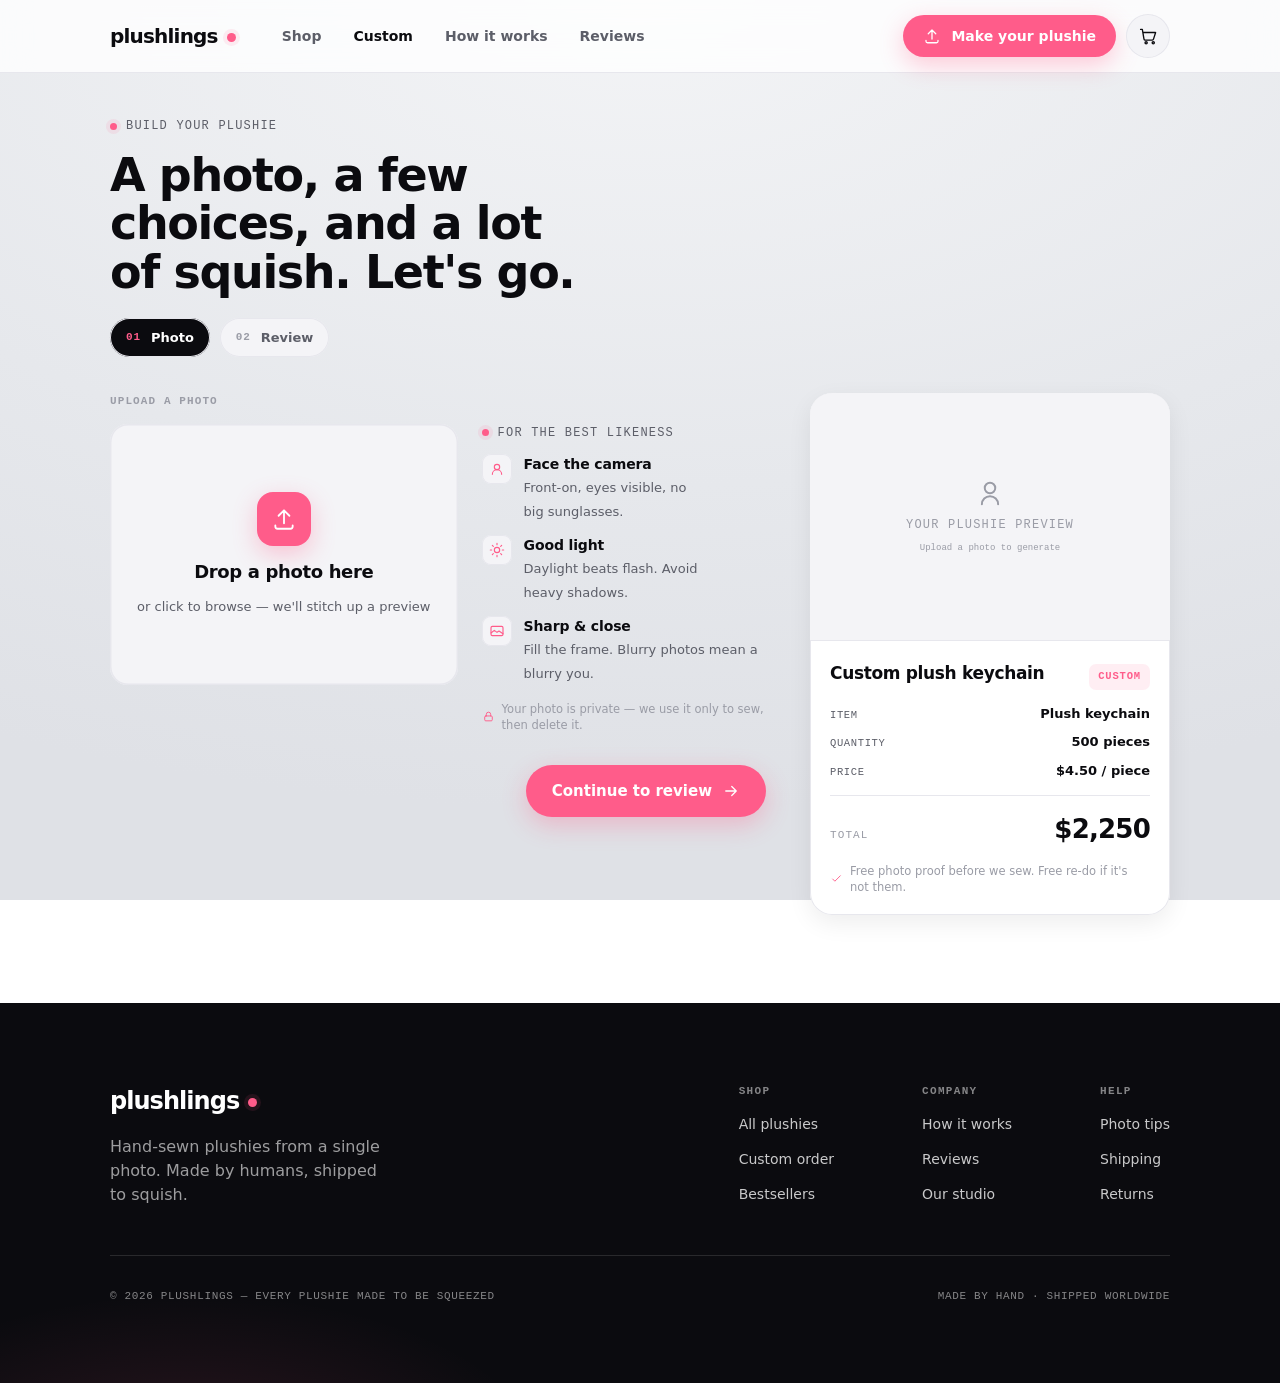
==== commit c2485282: "Plushie: keychain at top + 2-step builder with bulk-order quantities" ====
--- a/custom.html
+++ b/custom.html
@@ -146,9 +146,7 @@
       <h1 class="h1 rise">A photo, a few choices, and a lot of squish. Let's go.</h1>
       <div class="progress rise" id="progress">
         <div class="pstep is-active" data-step="0"><span class="pdot"><svg viewBox="0 0 24 24" fill="none" stroke="currentColor" stroke-width="2.4" stroke-linecap="round" stroke-linejoin="round"><path d="M5 12l4 4L19 6"/></svg></span><span class="pn">01</span><span class="pl">Photo</span></div>
-        <div class="pstep" data-step="1"><span class="pdot"><svg viewBox="0 0 24 24" fill="none" stroke="currentColor" stroke-width="2.4" stroke-linecap="round" stroke-linejoin="round"><path d="M5 12l4 4L19 6"/></svg></span><span class="pn">02</span><span class="pl">Build</span></div>
-        <div class="pstep" data-step="2"><span class="pdot"><svg viewBox="0 0 24 24" fill="none" stroke="currentColor" stroke-width="2.4" stroke-linecap="round" stroke-linejoin="round"><path d="M5 12l4 4L19 6"/></svg></span><span class="pn">03</span><span class="pl">Details</span></div>
-        <div class="pstep" data-step="3"><span class="pdot"><svg viewBox="0 0 24 24" fill="none" stroke="currentColor" stroke-width="2.4" stroke-linecap="round" stroke-linejoin="round"><path d="M5 12l4 4L19 6"/></svg></span><span class="pn">04</span><span class="pl">Review</span></div>
+        <div class="pstep" data-step="1"><span class="pdot"><svg viewBox="0 0 24 24" fill="none" stroke="currentColor" stroke-width="2.4" stroke-linecap="round" stroke-linejoin="round"><path d="M5 12l4 4L19 6"/></svg></span><span class="pn">02</span><span class="pl">Review</span></div>
       </div>
     </div>
 
@@ -180,88 +178,29 @@
           </div>
           <div class="panel-nav">
             <span class="spacer"></span>
-            <button class="btn btn--primary" data-next>Continue to build
+            <button class="btn btn--primary" data-next>Continue to review
               <svg viewBox="0 0 24 24" fill="none" stroke="currentColor" stroke-width="1.7" stroke-linecap="round" stroke-linejoin="round"><path d="M5 12h14M13 6l6 6-6 6"/></svg>
             </button>
           </div>
         </div>
 
-        <!-- STEP 2: BUILD -->
+        <!-- STEP 2: REVIEW + ORDER QUANTITY -->
         <div class="panel" data-panel="1">
           <div class="fieldset">
-            <div class="label">How many?</div>
-            <div class="optgrid optgrid--3" data-group="people"></div>
+            <span class="kicker">Choose your order</span>
+            <h2 class="h3">How many plush keychains do you need?</h2>
+            <p class="muted" style="font-size:14px">Order a single sample to check quality, or go to production at bulk pricing. We'll email a photo proof before anything is sewn.</p>
           </div>
           <div class="fieldset">
-            <div class="label">Fabric <span class="opt-delta" style="font-family:var(--mono);color:var(--ink-faint)">All 6&quot; · pocket plush</span></div>
-            <div class="optgrid optgrid--3" data-group="size"></div>
-          </div>
-          <div class="fieldset">
-            <div class="label">Outfit &amp; style</div>
-            <div class="optgrid optgrid--3" data-group="style"></div>
-          </div>
-          <div class="fieldset">
-            <div class="label">Expression</div>
-            <div class="optgrid optgrid--auto" data-group="pose"></div>
-          </div>
-          <div class="fieldset">
-            <div class="label">Accessory</div>
-            <div class="optgrid optgrid--auto" data-group="base"></div>
-          </div>
-          <div class="panel-nav">
-            <button class="btn btn--ghost" data-back><svg viewBox="0 0 24 24" fill="none" stroke="currentColor" stroke-width="1.7" stroke-linecap="round" stroke-linejoin="round"><path d="M19 12H5M11 6l-6 6 6 6"/></svg>Back</button>
-            <span class="spacer"></span>
-            <button class="btn btn--primary" data-next>Add the details<svg viewBox="0 0 24 24" fill="none" stroke="currentColor" stroke-width="1.7" stroke-linecap="round" stroke-linejoin="round"><path d="M5 12h14M13 6l6 6-6 6"/></svg></button>
-          </div>
-        </div>
-
-        <!-- STEP 3: DETAILS -->
-        <div class="panel" data-panel="2">
-          <div class="fieldset">
-            <div class="label">Finishing touches</div>
-            <div class="optgrid optgrid--3" data-group="addons" data-multi="1"></div>
-          </div>
-          <div class="inline-2">
-            <div class="field">
-              <label for="engraveText">Embroidery / name tag</label>
-              <input class="input" id="engraveText" placeholder="e.g. World's Okayest Boss" maxlength="22">
-            </div>
-            <div class="field">
-              <label for="occasion">Occasion</label>
-              <select class="input select" id="occasion">
-                <option value="">No occasion</option>
-                <option>Birthday</option><option>Wedding / Anniversary</option><option>New baby</option>
-                <option>Office gift</option><option>Pet portrait</option><option>Just because</option>
-              </select>
-            </div>
-          </div>
-          <div class="field">
-            <label for="notes">Notes for the maker</label>
-            <textarea class="input" id="notes" rows="3" placeholder="Tell us anything — favorite color, that one cowlick, the vibe."></textarea>
-          </div>
-          <div class="panel-nav">
-            <button class="btn btn--ghost" data-back><svg viewBox="0 0 24 24" fill="none" stroke="currentColor" stroke-width="1.7" stroke-linecap="round" stroke-linejoin="round"><path d="M19 12H5M11 6l-6 6 6 6"/></svg>Back</button>
-            <span class="spacer"></span>
-            <button class="btn btn--primary" data-next>Review my plushie<svg viewBox="0 0 24 24" fill="none" stroke="currentColor" stroke-width="1.7" stroke-linecap="round" stroke-linejoin="round"><path d="M5 12h14M13 6l6 6-6 6"/></svg></button>
-          </div>
-        </div>
-
-        <!-- STEP 4: REVIEW -->
-        <div class="panel" data-panel="3">
-          <div class="fieldset">
-            <span class="kicker">Final look</span>
-            <h2 class="h3">Here's your one-of-a-kind, before it's ever sewn.</h2>
-            <p class="muted" style="font-size:14px">We'll email a photo proof within 48 hours. Nothing gets sewn until you say it's perfect.</p>
-          </div>
-          <div class="tile" style="padding:22px;border-radius:18px">
-            <div class="sum-list" id="reviewList"></div>
+            <div class="label">Order quantity</div>
+            <div class="optgrid optgrid--3" id="qtyGrid"></div>
           </div>
           <div class="panel-nav">
             <button class="btn btn--ghost" data-back><svg viewBox="0 0 24 24" fill="none" stroke="currentColor" stroke-width="1.7" stroke-linecap="round" stroke-linejoin="round"><path d="M19 12H5M11 6l-6 6 6 6"/></svg>Back</button>
             <span class="spacer"></span>
             <button class="btn btn--primary btn--lg" id="addCustom">
               <svg viewBox="0 0 24 24" fill="none" stroke="currentColor" stroke-width="1.7" stroke-linecap="round" stroke-linejoin="round"><circle cx="9" cy="20" r="1.4"/><circle cx="18" cy="20" r="1.4"/><path d="M2 3h2.2l2.1 12.2a1.6 1.6 0 0 0 1.6 1.3h8.8a1.6 1.6 0 0 0 1.6-1.2L21 7H5.5"/></svg>
-              Add to cart · <span id="addPrice">$36</span>
+              Add to cart · <span id="addPrice">$2,250</span>
             </button>
           </div>
         </div>
@@ -297,13 +236,13 @@
         </div>
         <div class="sum-body">
           <div class="sum-title">
-            <b>Custom plushie</b>
-            <span class="tag">1-of-1</span>
+            <b>Custom plush keychain</b>
+            <span class="tag">Custom</span>
           </div>
           <div class="sum-list" id="sumList"></div>
           <div class="sum-total">
             <span class="tl">Total</span>
-            <span class="tv" id="sumTotal">$36</span>
+            <span class="tv" id="sumTotal">$2,250</span>
           </div>
           <p class="sum-note"><svg viewBox="0 0 24 24" fill="none" stroke="currentColor" stroke-width="1.7" stroke-linecap="round" stroke-linejoin="round"><path d="M5 13l4 4L19 7"/></svg>Free photo proof before we sew. Free re-do if it's not them.</p>
         </div>
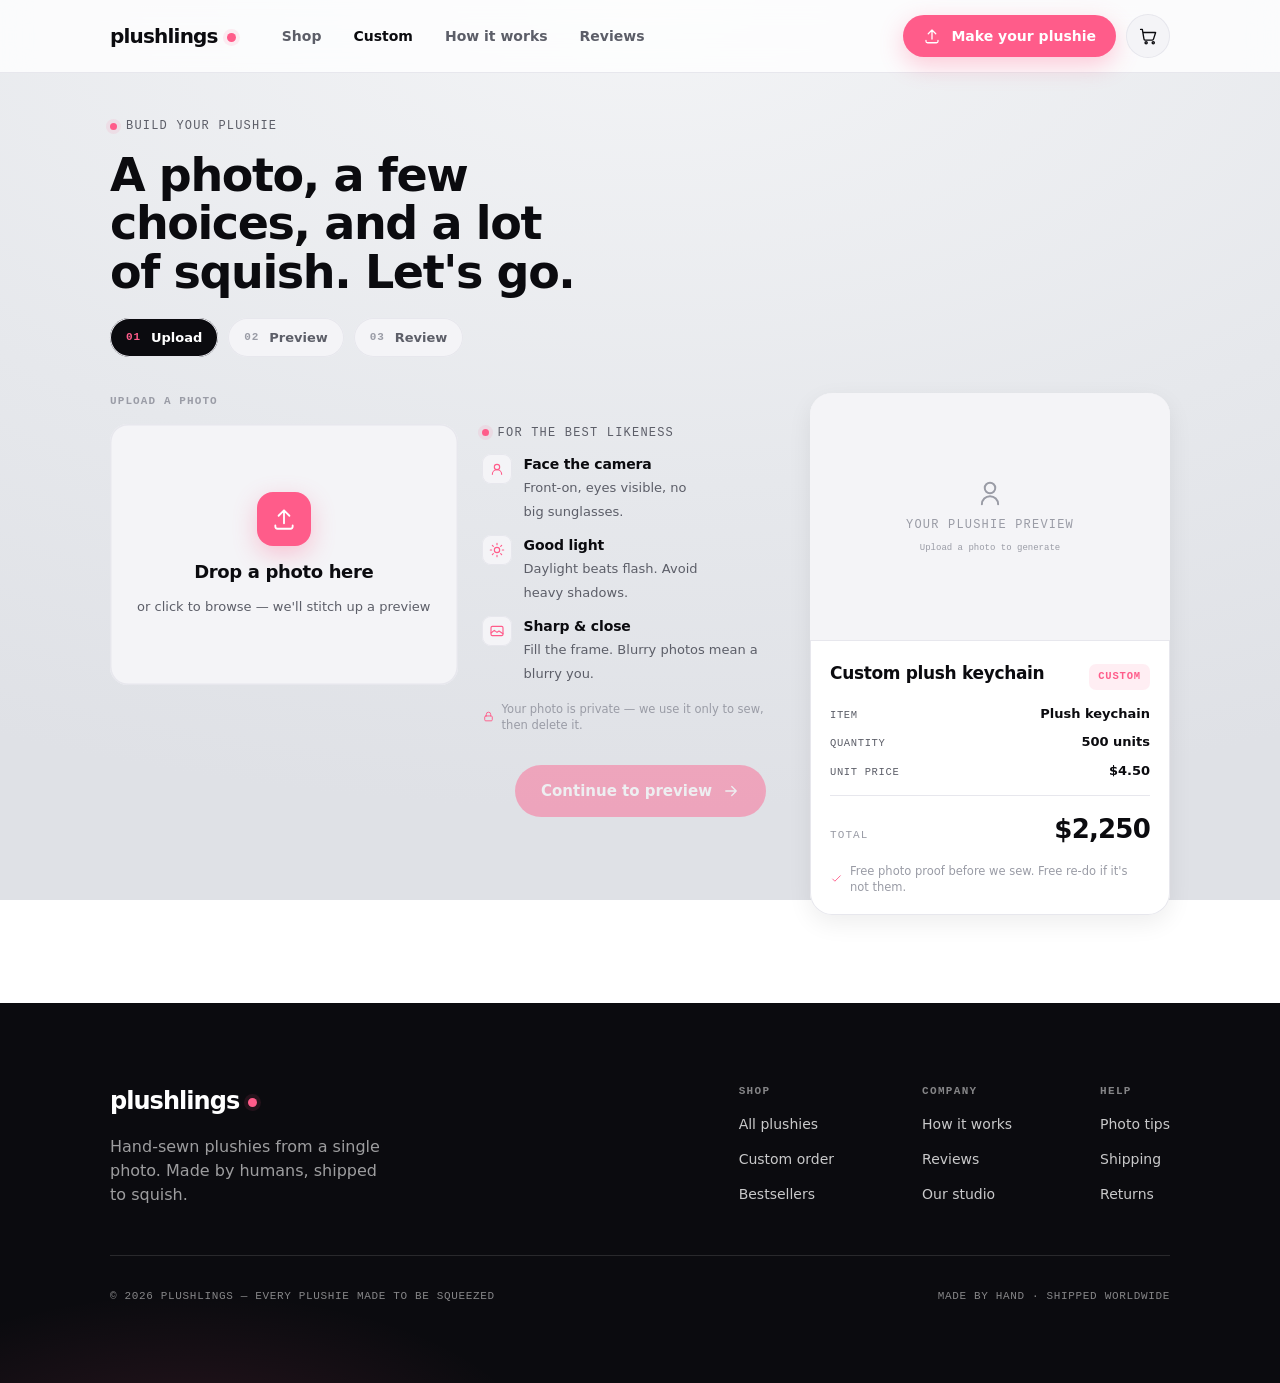
==== commit be881d42: "Builder: 3 steps (upload/preview/review) + quantity slider with volume pricing" ====
--- a/custom.html
+++ b/custom.html
@@ -99,6 +99,26 @@
 @media (max-width:520px){
   .inline-2,.optgrid--3{grid-template-columns:1fr}
 }
+
+/* ---- preview step ---- */
+.preview-frame{position:relative;border-radius:18px;overflow:hidden;aspect-ratio:4/3;background:#fff;box-shadow:inset 0 0 0 1px var(--line);display:flex;align-items:center;justify-content:center}
+.preview-frame img{width:100%;height:100%;object-fit:contain;background:#fff}
+.preview-ph{color:var(--ink-faint);text-align:center;padding:20px}
+.btn[disabled]{opacity:.45;cursor:not-allowed;box-shadow:none}
+.btn[disabled]:hover{transform:none}
+
+/* ---- quantity slider + input ---- */
+.qty-row{display:flex;align-items:center;gap:10px}
+.qty-input{max-width:160px;font-family:var(--display);font-weight:700;font-size:18px;font-variant-numeric:tabular-nums}
+.qty-units{color:var(--ink-faint)}
+.qty-slider{-webkit-appearance:none;appearance:none;width:100%;height:6px;border-radius:999px;background:var(--surface);box-shadow:inset 0 0 0 1px var(--line);outline:none;margin:6px 0}
+.qty-slider::-webkit-slider-thumb{-webkit-appearance:none;appearance:none;width:22px;height:22px;border-radius:50%;background:var(--accent);box-shadow:0 4px 12px var(--accent-glow);cursor:pointer;border:3px solid #fff}
+.qty-slider::-moz-range-thumb{width:22px;height:22px;border-radius:50%;background:var(--accent);box-shadow:0 4px 12px var(--accent-glow);cursor:pointer;border:3px solid #fff}
+.tier-table{display:flex;flex-direction:column;gap:6px;margin-top:8px;background:var(--surface);border-radius:12px;padding:14px 16px;box-shadow:inset 0 0 0 1px var(--line)}
+.tier-row{display:flex;justify-content:space-between;font-size:13px;color:var(--ink-soft);padding:3px 0}
+.tier-row.is-active{color:var(--ink);font-weight:700}
+.tier-row.is-active .tier-price{color:var(--accent)}
+.tier-row .tier-price{font-family:var(--mono);font-weight:600}
 
 /* ---- Gemini plushie generator ---- */
 #plushUpload{cursor:pointer}
@@ -145,8 +165,9 @@
       <span class="kicker rise">Build your plushie</span>
       <h1 class="h1 rise">A photo, a few choices, and a lot of squish. Let's go.</h1>
       <div class="progress rise" id="progress">
-        <div class="pstep is-active" data-step="0"><span class="pdot"><svg viewBox="0 0 24 24" fill="none" stroke="currentColor" stroke-width="2.4" stroke-linecap="round" stroke-linejoin="round"><path d="M5 12l4 4L19 6"/></svg></span><span class="pn">01</span><span class="pl">Photo</span></div>
-        <div class="pstep" data-step="1"><span class="pdot"><svg viewBox="0 0 24 24" fill="none" stroke="currentColor" stroke-width="2.4" stroke-linecap="round" stroke-linejoin="round"><path d="M5 12l4 4L19 6"/></svg></span><span class="pn">02</span><span class="pl">Review</span></div>
+        <div class="pstep is-active" data-step="0"><span class="pdot"><svg viewBox="0 0 24 24" fill="none" stroke="currentColor" stroke-width="2.4" stroke-linecap="round" stroke-linejoin="round"><path d="M5 12l4 4L19 6"/></svg></span><span class="pn">01</span><span class="pl">Upload</span></div>
+        <div class="pstep" data-step="1"><span class="pdot"><svg viewBox="0 0 24 24" fill="none" stroke="currentColor" stroke-width="2.4" stroke-linecap="round" stroke-linejoin="round"><path d="M5 12l4 4L19 6"/></svg></span><span class="pn">02</span><span class="pl">Preview</span></div>
+        <div class="pstep" data-step="2"><span class="pdot"><svg viewBox="0 0 24 24" fill="none" stroke="currentColor" stroke-width="2.4" stroke-linecap="round" stroke-linejoin="round"><path d="M5 12l4 4L19 6"/></svg></span><span class="pn">03</span><span class="pl">Review</span></div>
       </div>
     </div>
 
@@ -178,22 +199,46 @@
           </div>
           <div class="panel-nav">
             <span class="spacer"></span>
-            <button class="btn btn--primary" data-next>Continue to review
+            <button class="btn btn--primary" id="toPreview" data-next disabled>Continue to preview
               <svg viewBox="0 0 24 24" fill="none" stroke="currentColor" stroke-width="1.7" stroke-linecap="round" stroke-linejoin="round"><path d="M5 12h14M13 6l6 6-6 6"/></svg>
             </button>
           </div>
         </div>
 
-        <!-- STEP 2: REVIEW + ORDER QUANTITY -->
+        <!-- STEP 2: PREVIEW -->
         <div class="panel" data-panel="1">
+          <div class="fieldset">
+            <span class="kicker">Your preview</span>
+            <h2 class="h3">Here's your plush keychain.</h2>
+            <p class="muted" style="font-size:14px">Generated from your photo on a clean white background. Love it? Continue to pricing. Want a different take? Regenerate.</p>
+          </div>
+          <div class="preview-frame">
+            <img id="previewImg" alt="Your plush keychain preview" style="display:none">
+            <div class="preview-ph" id="previewPh"><span class="mono">No preview yet — upload a photo in step 1</span></div>
+          </div>
+          <div class="panel-nav">
+            <button class="btn btn--ghost" data-back><svg viewBox="0 0 24 24" fill="none" stroke="currentColor" stroke-width="1.7" stroke-linecap="round" stroke-linejoin="round"><path d="M19 12H5M11 6l-6 6 6 6"/></svg>Back</button>
+            <button class="btn btn--ghost btn--sm" id="regenBtn2" type="button"><svg viewBox="0 0 24 24" fill="none" stroke="currentColor" stroke-width="1.7" stroke-linecap="round" stroke-linejoin="round"><path d="M3.5 9a8.5 8.5 0 1 1 .5 6"/><path d="M3 4v5h5"/></svg>Regenerate</button>
+            <span class="spacer"></span>
+            <button class="btn btn--primary" data-next>Continue to pricing<svg viewBox="0 0 24 24" fill="none" stroke="currentColor" stroke-width="1.7" stroke-linecap="round" stroke-linejoin="round"><path d="M5 12h14M13 6l6 6-6 6"/></svg></button>
+          </div>
+        </div>
+
+        <!-- STEP 3: REVIEW + ORDER QUANTITY -->
+        <div class="panel" data-panel="2">
           <div class="fieldset">
             <span class="kicker">Choose your order</span>
             <h2 class="h3">How many plush keychains do you need?</h2>
-            <p class="muted" style="font-size:14px">Order a single sample to check quality, or go to production at bulk pricing. We'll email a photo proof before anything is sewn.</p>
+            <p class="muted" style="font-size:14px">Drag the slider or type an exact quantity. Your per-unit price drops as volume goes up. We'll email a photo proof before anything is sewn.</p>
           </div>
           <div class="fieldset">
-            <div class="label">Order quantity</div>
-            <div class="optgrid optgrid--3" id="qtyGrid"></div>
+            <div class="label">Order quantity <span class="opt-delta" id="unitLabel" style="margin-left:auto;text-transform:none;font-family:var(--mono);color:var(--accent)">$4.50 / unit</span></div>
+            <div class="qty-row">
+              <input type="number" id="qtyInput" min="1" max="20000" value="500" class="input qty-input">
+              <span class="qty-units mono">units</span>
+            </div>
+            <input type="range" id="qtySlider" min="1" max="20000" step="1" value="500" class="qty-slider">
+            <div class="tier-table" id="tierTable"></div>
           </div>
           <div class="panel-nav">
             <button class="btn btn--ghost" data-back><svg viewBox="0 0 24 24" fill="none" stroke="currentColor" stroke-width="1.7" stroke-linecap="round" stroke-linejoin="round"><path d="M19 12H5M11 6l-6 6 6 6"/></svg>Back</button>
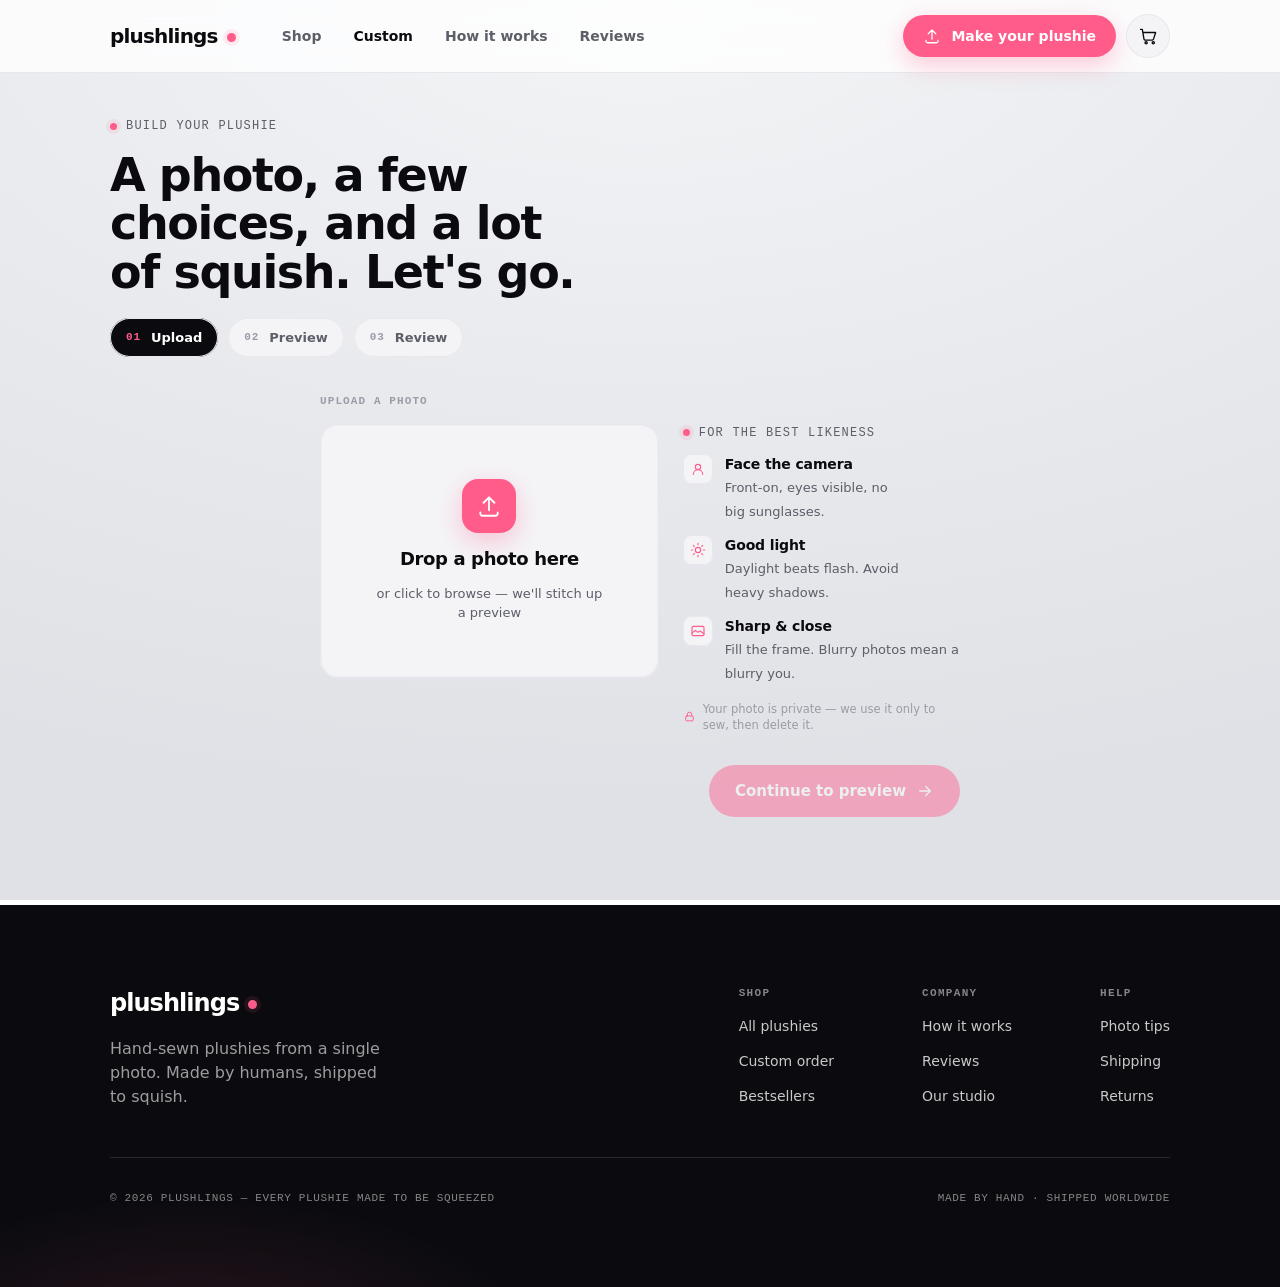
==== commit aa0610c7: "Builder: remove side summary, single-column upload, auto-advance to preview, preview atop review" ====
--- a/custom.html
+++ b/custom.html
@@ -28,9 +28,9 @@
 .pstep.is-done .pdot{display:flex}
 .pstep .pdot svg{width:10px;height:10px}
 
-/* layout */
-.custom-grid{display:grid;grid-template-columns:1fr 360px;gap:clamp(24px,3.5vw,44px);align-items:start}
-.custom-main{min-width:0}
+/* layout — single column (no side summary) */
+.custom-grid{display:block}
+.custom-main{min-width:0;max-width:640px;margin-inline:auto}
 .panel{display:none;flex-direction:column;gap:26px;animation:panelIn .4s var(--ease)}
 .panel.is-active{display:flex}
 @keyframes panelIn{from{transform:translateY(10px)}to{transform:none}}
@@ -187,6 +187,7 @@
                   <b>Drop a photo here</b>
                   <span>or click to browse — we'll stitch up a preview</span>
                 </div>
+                <div id="genStatus" class="gen-status" style="display:none"></div>
               </div>
               <div class="tips">
                 <span class="kicker">For the best likeness</span>
@@ -226,6 +227,10 @@
 
         <!-- STEP 3: REVIEW + ORDER QUANTITY -->
         <div class="panel" data-panel="2">
+          <div class="preview-frame" style="aspect-ratio:16/10">
+            <img id="reviewImg" alt="Your plush keychain" style="display:none">
+            <div class="preview-ph" id="reviewPh"><span class="mono">Your plush keychain</span></div>
+          </div>
           <div class="fieldset">
             <span class="kicker">Choose your order</span>
             <h2 class="h3">How many plush keychains do you need?</h2>
@@ -263,35 +268,6 @@
         </div>
 
       </div>
-
-      <!-- SUMMARY SIDE -->
-      <aside class="summary rise" id="summaryCard">
-        <div class="sum-prev" id="sumPrev">
-          <img id="genPlushImg" alt="Your custom plushie preview" style="display:none;position:absolute;inset:0;width:100%;height:100%;object-fit:contain;background:#fff">
-          <div class="ph" id="genPlaceholder">
-            <svg viewBox="0 0 24 24" fill="none" stroke="currentColor" stroke-width="1.6" stroke-linecap="round" stroke-linejoin="round"><circle cx="12" cy="8" r="4.2"/><path d="M5.5 21a6.5 6.5 0 0 1 13 0"/></svg>
-            <span class="mono">Your plushie preview</span>
-            <span class="mono" style="font-size:9px;color:var(--ink-faint);text-transform:none;letter-spacing:0">Upload a photo to generate</span>
-          </div>
-          <div id="genStatus" class="gen-status" style="display:none"></div>
-          <button id="regenBtn" class="btn btn--ghost btn--sm" type="button" style="display:none;position:absolute;bottom:10px;right:10px;height:34px">
-            <svg viewBox="0 0 24 24" fill="none" stroke="currentColor" stroke-width="1.7" stroke-linecap="round" stroke-linejoin="round"><path d="M3.5 9a8.5 8.5 0 1 1 .5 6"/><path d="M3 4v5h5"/></svg>
-            Regenerate
-          </button>
-        </div>
-        <div class="sum-body">
-          <div class="sum-title">
-            <b>Custom plush keychain</b>
-            <span class="tag">Custom</span>
-          </div>
-          <div class="sum-list" id="sumList"></div>
-          <div class="sum-total">
-            <span class="tl">Total</span>
-            <span class="tv" id="sumTotal">$2,250</span>
-          </div>
-          <p class="sum-note"><svg viewBox="0 0 24 24" fill="none" stroke="currentColor" stroke-width="1.7" stroke-linecap="round" stroke-linejoin="round"><path d="M5 13l4 4L19 7"/></svg>Free photo proof before we sew. Free re-do if it's not them.</p>
-        </div>
-      </aside>
 
     </div>
   </div>
